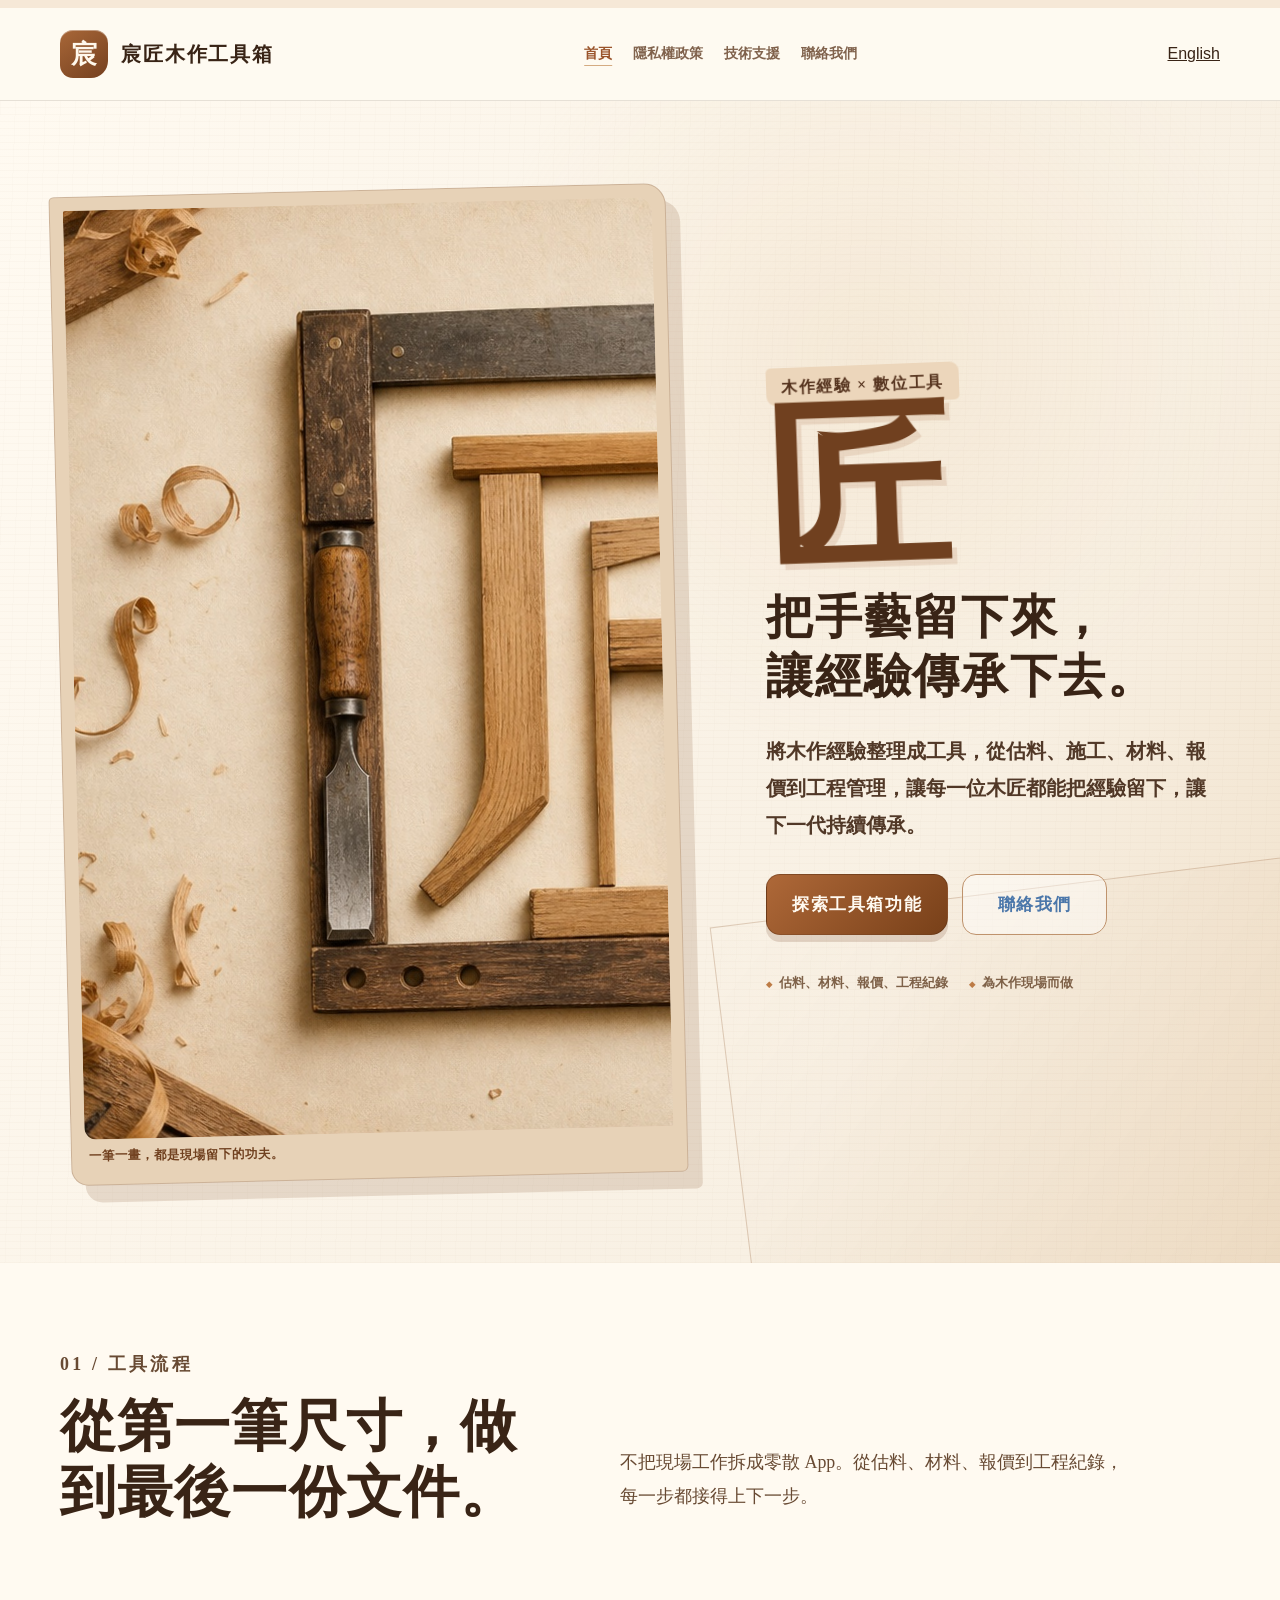
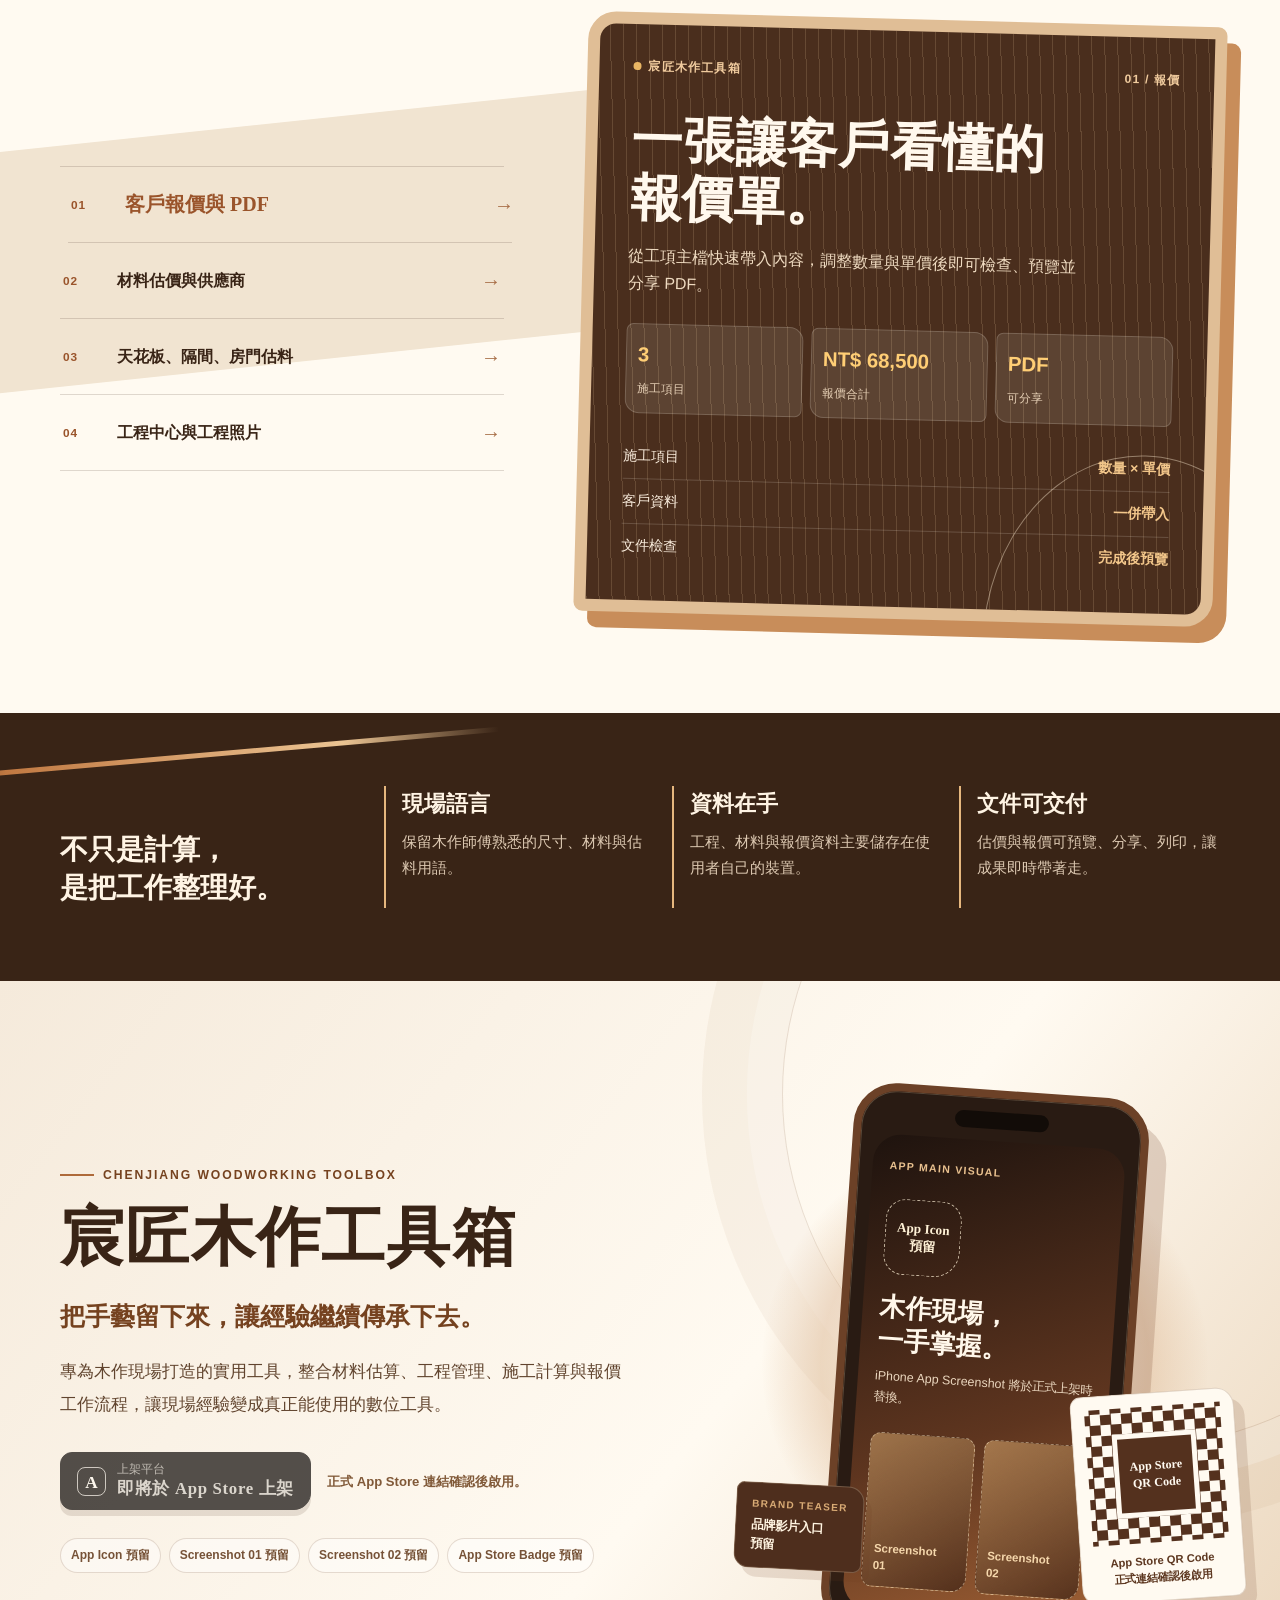
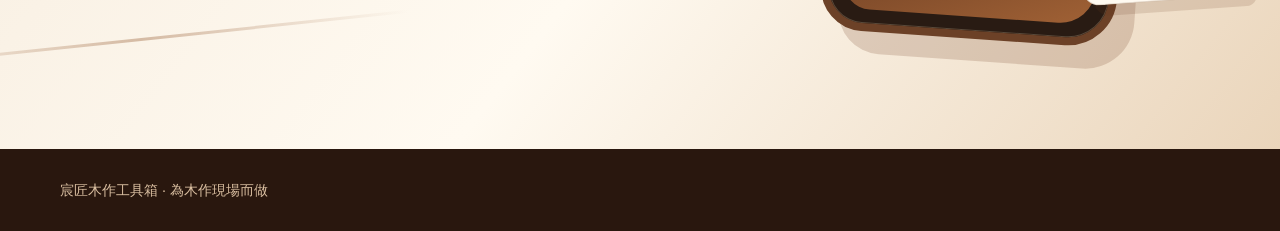
==== index.html @ 8cfe247f "deploy: publish audited website updates" ====
<!doctype html>
<html lang="zh-Hant">
<head>
  <meta charset="utf-8">
  <meta name="viewport" content="width=device-width, initial-scale=1">
  <!-- Google tag (gtag.js) -->
  <script async src="https://www.googletagmanager.com/gtag/js?id=G-WEFZS9KFG8"></script>
  <script>
    window.dataLayer = window.dataLayer || [];
    function gtag(){dataLayer.push(arguments);}
    gtag('js', new Date());

    gtag('config', 'G-WEFZS9KFG8');
  </script>
  <title>宸匠木作工具箱｜把手藝留下來</title>
  <meta name="description" content="宸匠木作工具箱整合木作現場的材料估算、工程管理、施工計算與報價工作流程，讓經驗成為真正能使用的數位工具。">
  <link rel="canonical" href="https://chenjiangstudio.github.io/chenjiang-website/">
  <link rel="alternate" hreflang="zh-Hant" href="https://chenjiangstudio.github.io/chenjiang-website/">
  <link rel="alternate" hreflang="en" href="https://chenjiangstudio.github.io/chenjiang-website/en/">
  <link rel="alternate" hreflang="x-default" href="https://chenjiangstudio.github.io/chenjiang-website/">
  <meta property="og:type" content="website">
  <meta property="og:locale" content="zh_TW">
  <meta property="og:title" content="宸匠木作工具箱｜把手藝留下來">
  <meta property="og:description" content="專為木作現場打造的材料估算、工程管理、施工計算與報價工具。">
  <meta property="og:url" content="https://chenjiangstudio.github.io/chenjiang-website/">
  <meta property="og:image" content="https://chenjiangstudio.github.io/chenjiang-website/assets/hero-craftsman-character.png">
  <meta name="twitter:card" content="summary_large_image">
  <meta name="twitter:title" content="宸匠木作工具箱｜把手藝留下來">
  <meta name="twitter:description" content="專為木作現場打造的材料估算、工程管理、施工計算與報價工具。">
  <meta name="twitter:image" content="https://chenjiangstudio.github.io/chenjiang-website/assets/hero-craftsman-character.png">
  <link rel="icon" href="favicon.ico">
  <script type="application/ld+json">{"@context":"https://schema.org","@type":"Organization","name":"宸匠木作工具箱","url":"https://chenjiangstudio.github.io/chenjiang-website/","logo":"https://chenjiangstudio.github.io/chenjiang-website/favicon.ico"}</script>
  <link rel="stylesheet" href="styles.css">
  <style>
    :root {
      --paper: #f8f2e7;
      --paper-deep: #eee0cb;
      --ink: #392416;
      --ink-soft: #6c4a32;
      --wood: #9a542b;
      --wood-deep: #70401f;
      --blueprint: #9c8068;
      --cream: #fffaf1;
      --line: rgba(57, 36, 22, .16);
    }

    * { box-sizing: border-box; }
    html { scroll-behavior: smooth; }
    body { color: var(--ink); background: var(--paper); font-family: "PingFang TC", "Noto Sans TC", "Avenir Next", sans-serif; }
    .shell { width: min(1160px, calc(100% - 44px)); }
    .site-header { position: relative; z-index: 10; color: var(--ink); background: rgba(255, 251, 243, .93); border-top: 8px solid #f6e8d7; border-bottom: 1px solid rgba(57,36,22,.12); }
    .nav { min-height: 92px; }
    .brand { display: inline-flex; align-items: center; gap: 13px; color: var(--ink); font-family: "Songti TC", "STSong", "Noto Serif TC", serif; font-size: 1.28rem; font-weight: 900; letter-spacing: .09em; text-decoration: none; }
    .brand::before { content: "宸"; display: grid; width: 48px; height: 48px; place-items: center; color: #fff8ec; background: linear-gradient(145deg, #a86738, #75401f); border-radius: 13px 13px 17px 13px; box-shadow: inset 0 1px rgba(255,255,255,.38); font-family: "DFKai-SB", "BiauKai", "STKaiti", serif; font-size: 1.65rem; letter-spacing: 0; }
    .nav-links { gap: 21px; }
    .nav-links a { color: var(--ink-soft); font-size: .88rem; font-weight: 800; text-decoration: none; }
    .nav-links a:hover, .nav-links a[aria-current="page"] { color: var(--wood); text-decoration: underline; text-decoration-color: #d4ab82; text-underline-offset: 7px; }

    .hero { position: relative; padding: 89px 0 84px; overflow: hidden; color: var(--ink); background: radial-gradient(circle at 68% 22%, rgba(231,205,169,.26), transparent 25rem), linear-gradient(116deg, #fffaf1 0%, #f8f0e3 71%, #f0e0c9 100%); }
    .hero::before { content: ""; position: absolute; inset: 0; opacity: .26; pointer-events: none; background-image: repeating-linear-gradient(0deg, rgba(105,68,40,.08) 0 1px, transparent 1px 7px), repeating-linear-gradient(92deg, rgba(105,68,40,.05) 0 1px, transparent 1px 15px); mix-blend-mode: multiply; }
    .hero::after { content: ""; position: absolute; z-index: 0; right: -20vw; bottom: -10rem; width: 62vw; height: 34rem; transform: rotate(-7deg); border: 1px solid rgba(141,93,54,.24); background: linear-gradient(135deg, transparent, rgba(189,139,93,.1)); }
    .hero-grid { position: relative; z-index: 1; display: grid; grid-template-columns: minmax(0, .96fr) minmax(390px, .81fr); gap: clamp(38px, 7vw, 94px); align-items: center; }
    .kicker { display: inline-block; margin: 0 0 20px; padding: 6px 15px 5px; color: #56341f; background: #ecd6bb; border-radius: 5px 9px 5px 10px; font-family: "DFKai-SB", "BiauKai", "STKaiti", serif; font-size: 1rem; font-weight: 800; letter-spacing: .1em; transform: rotate(-2.2deg); }
    h1, h2, h3 { color: var(--ink); font-family: "DFKai-SB", "BiauKai", "STKaiti", "Songti TC", "Noto Serif TC", serif; }
    h1 { max-width: 720px; margin: 0; font-size: clamp(3rem, 6.4vw, 5.75rem); font-weight: 900; letter-spacing: .025em; line-height: 1.16; text-shadow: .02em .025em 0 rgba(154,84,43,.11); }
    .brush { position: relative; z-index: 0; display: inline; }
    .brush::after { content: ""; position: absolute; z-index: -1; left: -.10em; right: -.08em; bottom: -.06em; height: .2em; transform: rotate(-1.6deg) skewX(-18deg); border-radius: 50% 10% 45% 15%; background: linear-gradient(90deg, var(--wood), #c27a45 74%, transparent); opacity: .85; }
    .hero .lead { max-width: 625px; margin: 35px 0 0; color: #513827; font-family: "Songti TC", "STSong", "Noto Serif TC", serif; font-size: clamp(1.03rem, 1.6vw, 1.23rem); font-weight: 600; line-height: 1.9; }
    .hero-actions { display: flex; flex-wrap: wrap; gap: 14px; margin-top: 29px; }
    .app-store-launch { display: grid; gap: 10px; max-width: 430px; margin-top: 22px; }
    .app-store-launch[hidden] { display: none; }
    .app-store-launch__announcement { margin: 0; color: #70401f; font-family: "Songti TC", "STSong", serif; font-size: .95rem; font-weight: 800; line-height: 1.6; }
    .app-store-launch__button { display: inline-flex; align-items: center; justify-content: center; width: fit-content; min-height: 50px; padding: 12px 20px; color: #fffaf1; background: #1d1d1f; border: 1px solid rgba(29,29,31,.45); border-radius: 12px 12px 15px 12px; box-shadow: 0 5px 0 rgba(57,36,22,.15); font-family: "Songti TC", "STSong", serif; font-weight: 800; letter-spacing: .04em; text-decoration: none; transition: transform .2s ease, box-shadow .2s ease; }
    .app-store-launch__button:hover { transform: translateY(2px); box-shadow: 0 3px 0 rgba(57,36,22,.15); }
    .button { margin: 0; padding: 15px 25px; color: #fffaf1; background: linear-gradient(135deg, #ae6838, #784019); border: 1px solid rgba(67,35,15,.3); border-radius: 14px 14px 17px 14px; box-shadow: 0 7px 0 rgba(105,58,25,.17); font-family: "Songti TC", "STSong", serif; font-size: 1.08rem; font-weight: 800; letter-spacing: .09em; transition: transform .2s ease, box-shadow .2s ease; }
    .button:hover { transform: translateY(3px); box-shadow: 0 4px 0 rgba(105,58,25,.17); }
    .text-link { display: inline-flex; align-items: center; justify-content: center; min-width: 145px; padding: 13px 20px; color: #4b77aa; background: rgba(255,255,255,.42); border: 1px solid #bf936d; border-radius: 14px 14px 17px 14px; font-family: "Songti TC", "STSong", serif; font-size: 1.08rem; font-weight: 800; letter-spacing: .08em; text-decoration: none; }
    .text-link::after { content: ""; }
    .text-link:hover { color: #2e649d; background: #fffaf2; }
    .hero-meta { display: flex; flex-wrap: wrap; gap: 10px 21px; margin: 37px 0 0; padding: 0; color: #7e6148; list-style: none; font-size: .82rem; font-weight: 700; }
    .hero-meta li::before { content: "◆"; margin-right: 7px; color: #bd7b45; font-size: .64em; }

    .craft-visual { position: relative; min-height: 492px; isolation: isolate; }
    .blueprint { position: absolute; inset: 12px 0 20px 8%; overflow: hidden; border: 1px solid rgba(154,111,78,.25); border-radius: 38px 38px 10px 38px; background: linear-gradient(90deg, rgba(255,252,245,.9), rgba(242,227,207,.75)); box-shadow: 0 18px 35px rgba(80,47,26,.12); }
    .blueprint::before { content: ""; position: absolute; inset: 0; opacity: .53; background-image: linear-gradient(rgba(134,96,65,.13) 1px, transparent 1px), linear-gradient(90deg, rgba(134,96,65,.13) 1px, transparent 1px); background-size: 31px 31px; }
    .blueprint::after { content: ""; position: absolute; left: 12%; top: 11%; width: 59%; height: 72%; border: 1.5px solid rgba(125,87,58,.35); box-shadow: 69px 0 0 -68px rgba(125,87,58,.35), 0 129px 0 -128px rgba(125,87,58,.35); transform: perspective(300px) rotateY(-8deg); }
    .blueprint-label { position: absolute; z-index: 1; left: 10%; top: 10%; color: rgba(98,65,40,.6); font-size: .7rem; font-weight: 900; letter-spacing: .16em; }
    .blueprint-measure { position: absolute; z-index: 1; right: 9%; top: 19%; color: rgba(120,78,47,.57); font-family: "Songti TC", serif; font-size: .8rem; transform: rotate(90deg); }
    .bench { position: absolute; z-index: 2; right: -2%; bottom: 1%; width: 84%; height: 52%; transform: rotate(-4deg); border-radius: 42% 9% 20% 14%; background: linear-gradient(156deg, #684022 0%, #9a6235 38%, #bb7a44 60%, #61391f 100%); box-shadow: inset 0 10px 16px rgba(255,211,158,.26), 0 22px 27px rgba(60,35,18,.2); }
    .bench::before { content: ""; position: absolute; left: 6%; right: 3%; top: 29%; height: 3px; background: rgba(49,27,13,.34); box-shadow: 0 13px rgba(250,198,133,.18), 0 26px rgba(49,27,13,.24); }
    .plane { position: absolute; z-index: 3; right: 13%; bottom: 23%; width: 45%; height: 31%; transform: rotate(15deg); border-radius: 45% 13% 19% 42%; background: linear-gradient(135deg, #d7a46a, #8a4d24 52%, #573219); box-shadow: inset 13px 7px 10px rgba(255,231,189,.32), -9px 10px 11px rgba(48,25,10,.27); }
    .plane::before { content: ""; position: absolute; left: 9%; bottom: 16%; width: 42%; height: 39%; transform: rotate(6deg); border: 13px solid #432817; border-radius: 50%; box-shadow: inset 2px 3px 2px rgba(255,239,208,.19); }
    .plane::after { content: ""; position: absolute; right: 5%; bottom: 2%; width: 23%; height: 22%; border: 10px solid #432817; border-radius: 50%; }
    .mallet { position: absolute; z-index: 4; left: 22%; bottom: 18%; width: 46%; height: 7%; transform: rotate(-22deg); border-radius: 20px; background: linear-gradient(#a96a36, #603719); box-shadow: 0 5px 7px rgba(48,25,10,.24); }
    .mallet::before { content: ""; position: absolute; left: 2%; top: -130%; width: 27%; height: 310%; border-radius: 16px 27px 18px 15px; background: linear-gradient(90deg, #492916, #9c5c2b, #4b2b18); }
    .hero-stamp { position: absolute; z-index: 5; left: 1%; bottom: 7%; padding: 11px 15px; color: #fff8ec; background: var(--wood); border: 2px solid rgba(255,248,236,.9); border-radius: 7px; box-shadow: 3px 3px 0 rgba(76,41,20,.16); font-family: "Songti TC", serif; font-size: .79rem; font-weight: 900; letter-spacing: .12em; transform: rotate(4deg); }

    .intro { padding: 84px 0 40px; background: var(--cream); }
    .intro-grid { display: grid; grid-template-columns: 1fr 1.25fr; gap: 80px; align-items: end; }
    .section-tag { margin: 0; color: var(--wood); font-size: .75rem; font-weight: 900; letter-spacing: .18em; }
    .intro h2 { max-width: 570px; margin: 13px 0 0; font-size: clamp(2.3rem, 4.4vw, 4.5rem); line-height: 1.16; letter-spacing: .02em; }
    .intro p { max-width: 510px; margin: 0 0 12px; color: #684a33; font-family: "Songti TC", serif; font-size: 1.12rem; line-height: 1.9; }

    .showcase { position: relative; padding: 54px 0 94px; overflow: hidden; background: var(--cream); }
    .showcase::before { content: ""; position: absolute; top: 22%; left: -14vw; width: 63vw; height: 15rem; transform: rotate(-6deg); background: #f1e4d1; }
    .showcase-wrap { position: relative; display: grid; grid-template-columns: .82fr 1.18fr; gap: clamp(35px, 6vw, 82px); align-items: center; }
    .feature-tabs { position: relative; display: grid; border-top: 1px solid var(--line); }
    .feature-tab { width: 100%; min-height: 76px; padding: 14px 3px; display: grid; grid-template-columns: 41px 1fr auto; gap: 13px; align-items: center; color: var(--ink); background: transparent; border: 0; border-bottom: 1px solid var(--line); border-radius: 0; font: inherit; font-weight: 800; text-align: left; cursor: pointer; transition: transform .2s ease, color .2s ease; }
    .feature-tab::before { content: attr(data-number); color: var(--wood); font-size: .74rem; font-weight: 900; letter-spacing: .07em; }
    .feature-tab > span { line-height: 1.35; }
    .feature-tab > b { color: #a76d46; font-size: 1.25rem; transition: transform .2s ease; }
    .feature-tab:hover, .feature-tab[aria-selected="true"] { color: var(--wood); transform: translateX(8px); }
    .feature-tab[aria-selected="true"] > span { font-family: "DFKai-SB", "BiauKai", "STKaiti", serif; font-size: 1.25rem; }
    .feature-tab:hover > b, .feature-tab[aria-selected="true"] > b { transform: translateX(5px); }

    .tool-screen { position: relative; min-height: 495px; padding: 32px 34px; overflow: hidden; color: #fdf5e8; background: #4a2e1d; border: 12px solid #e0be96; border-radius: 28px 9px 28px 9px; box-shadow: 14px 16px 0 #c88d5a; transform: rotate(1.5deg); }
    .tool-screen > * { position: relative; z-index: 1; }
    .tool-screen::before { content: ""; position: absolute; inset: 0; opacity: .18; background-image: repeating-linear-gradient(87deg, #e7c599 0 1px, transparent 1px 13px); }
    .tool-screen::after { content: ""; position: absolute; right: -16%; bottom: -39%; width: 51%; height: 66%; border: 1px solid rgba(255,238,212,.42); border-radius: 50%; }
    .screen-top { display: flex; justify-content: space-between; align-items: center; margin-bottom: 35px; color: #f0cb9e; font-size: .75rem; font-weight: 800; letter-spacing: .1em; }
    .screen-dot { display: inline-block; width: 8px; height: 8px; margin-right: 7px; border-radius: 50%; background: #e9b664; }
    .screen-title { max-width: 460px; margin: 0; color: #fff8ed; font-size: clamp(2rem, 4vw, 3.45rem); line-height: 1.12; letter-spacing: .015em; }
    .screen-description { min-height: 55px; max-width: 450px; margin: 16px 0 26px; color: #efdbc1; }
    .screen-stats { display: grid; grid-template-columns: repeat(3, 1fr); gap: 8px; }
    .stat { min-height: 90px; padding: 13px 11px; background: rgba(255,248,237,.1); border: 1px solid rgba(255,248,237,.18); border-radius: 7px 14px 7px 14px; }
    .stat b { display: block; color: #ffce75; font-size: clamp(1rem, 2vw, 1.27rem); }
    .stat small { display: block; margin-top: 6px; color: #e5cfb5; font-size: .73rem; }
    .screen-list { margin: 21px 0 0; padding: 0; list-style: none; }
    .screen-list li { display: flex; justify-content: space-between; gap: 16px; padding: 10px 0; border-bottom: 1px solid rgba(255,248,237,.17); color: #f9ecdc; font-size: .88rem; }
    .screen-list li:last-child { border: 0; }
    .screen-list b { color: #f3c78b; text-align: right; }

    .promise { position: relative; padding: 73px 0; overflow: hidden; background: #392416; }
    .promise::before { content: ""; position: absolute; left: -8%; top: 15%; width: 47%; height: 5px; transform: rotate(-5deg); background: linear-gradient(90deg, transparent, #c17942 18%, #ebc493 74%, transparent); }
    .promise-grid { position: relative; display: grid; grid-template-columns: 1.14fr repeat(3, 1fr); gap: 27px; align-items: end; }
    .promise-lead { color: #fff4e4; font-family: "DFKai-SB", "BiauKai", "STKaiti", serif; font-size: 1.78rem; font-weight: 900; line-height: 1.35; }
    .promise-item { min-height: 122px; padding-left: 16px; border-left: 2px solid #e6b77e; }
    .promise-item strong { color: #fff4e4; font-family: "Songti TC", "STSong", serif; font-size: 1.35rem; }
    .promise-item p { margin: 8px 0 0; color: #ddc9b2; font-size: .91rem; line-height: 1.75; }
    .site-footer { padding: 29px 0; color: #d9bea0; background: #29170e; }

    .app-promo { position: relative; padding: 104px 0; overflow: hidden; background: linear-gradient(128deg, #f5eadb, #fffaf1 56%, #ead5bb); }
    .app-promo::before { content: ""; position: absolute; right: -13rem; top: -15rem; width: 44rem; height: 44rem; border: 1px solid rgba(111,65,32,.15); border-radius: 50%; box-shadow: 0 0 0 2.2rem rgba(255,255,255,.2), 0 0 0 5rem rgba(159,101,55,.06); }
    .app-promo::after { content: ""; position: absolute; left: -10%; bottom: 14%; width: 42%; height: 3px; transform: rotate(-6deg); background: linear-gradient(90deg, transparent, rgba(142,80,36,.35), transparent); }
    .app-promo-grid { position: relative; z-index: 1; display: grid; grid-template-columns: minmax(0, 1fr) minmax(340px, .8fr); gap: clamp(42px, 8vw, 112px); align-items: center; }
    .app-promo-copy { max-width: 610px; }
    .app-promo-eyebrow { display: inline-flex; gap: 9px; align-items: center; margin: 0 0 17px; color: #75421f; font-size: .76rem; font-weight: 900; letter-spacing: .16em; }
    .app-promo-eyebrow::before { content: ""; width: 34px; height: 2px; background: #ae6a3a; }
    .app-promo h2 { max-width: 600px; margin: 0; font-size: clamp(2.6rem, 5vw, 4.75rem); line-height: 1.13; letter-spacing: .02em; }
    .app-promo-subtitle { margin: 22px 0 0; color: #75421f; font-family: "Songti TC", "STSong", serif; font-size: clamp(1.18rem, 2.1vw, 1.55rem); font-weight: 800; line-height: 1.6; }
    .app-promo-description { max-width: 565px; margin: 20px 0 0; color: #61442e; font-family: "Songti TC", "STSong", serif; font-size: 1.04rem; line-height: 1.95; }
    .app-promo-actions { display: flex; flex-wrap: wrap; gap: 16px; align-items: center; margin-top: 31px; }
    .app-store-badge { display: inline-flex; min-width: 192px; min-height: 58px; align-items: center; gap: 11px; padding: 10px 16px; color: #fffaf1; background: #1f1b18; border: 1px solid #1f1b18; border-radius: 12px 12px 17px 12px; box-shadow: 0 6px 0 rgba(66,35,17,.16); font-family: "Songti TC", "STSong", serif; text-decoration: none; }
    .app-store-badge::before { content: "A"; display: grid; width: 27px; height: 27px; place-items: center; border: 1px solid rgba(255,250,241,.72); border-radius: 8px; font-family: Georgia, serif; font-size: 1.08rem; font-weight: 700; }
    .app-store-badge span { display: block; font-size: .73rem; line-height: 1.1; opacity: .8; }
    .app-store-badge strong { display: block; margin-top: 3px; font-size: 1.05rem; letter-spacing: .04em; }
    .app-store-badge[aria-disabled="true"] { cursor: not-allowed; opacity: .76; }
    .app-promo-status { margin: 0; color: #805938; font-size: .82rem; font-weight: 800; line-height: 1.6; }
    .app-promo-reserve { display: flex; flex-wrap: wrap; gap: 8px; margin: 28px 0 0; padding: 0; list-style: none; }
    .app-promo-reserve li { padding: 6px 10px; color: #765237; background: rgba(255,255,255,.45); border: 1px solid rgba(114,70,37,.18); border-radius: 99px; font-size: .75rem; font-weight: 800; }
    .app-promo-visual { position: relative; min-height: 560px; display: grid; place-items: center; }
    .app-promo-halo { position: absolute; width: min(95%, 450px); aspect-ratio: 1; border-radius: 50%; background: radial-gradient(circle, rgba(255,252,246,.95), rgba(220,181,143,.42) 52%, transparent 71%); }
    .app-promo-phone { position: relative; z-index: 1; width: min(296px, 70vw); padding: 14px; color: #fff7ea; background: #291b13; border: 8px solid #6c4127; border-radius: 43px 43px 49px 43px; box-shadow: 19px 22px 0 rgba(105,57,27,.19), inset 0 0 0 1px rgba(255,230,193,.22); transform: rotate(4deg); }
    .app-promo-phone::before { content: ""; display: block; width: 37%; height: 17px; margin: 0 auto 12px; border-radius: 99px; background: #120c08; }
    .app-promo-screen { min-height: 423px; padding: 23px 17px; overflow: hidden; border-radius: 28px 28px 35px 28px; background: linear-gradient(158deg, #1e130e, #5e351f 60%, #a06135); }
    .app-promo-screen small { display: block; color: #e9c18f; font-size: .66rem; font-weight: 900; letter-spacing: .12em; }
    .app-promo-icon-placeholder { display: grid; width: 76px; height: 76px; margin: 23px 0 18px; place-items: center; color: #fff2d7; border: 1px dashed rgba(255,242,215,.72); border-radius: 20px 20px 26px 20px; font-family: "Songti TC", serif; font-size: .83rem; font-weight: 900; text-align: center; line-height: 1.35; }
    .app-promo-screen h3 { margin: 0; color: #fff7ea; font-size: 1.62rem; line-height: 1.26; }
    .app-promo-screen p { margin: 9px 0 23px; color: #ead6be; font-size: .78rem; line-height: 1.7; }
    .app-screenshot-placeholders { display: grid; grid-template-columns: 1fr 1fr; gap: 9px; }
    .app-screenshot-placeholders span { min-height: 155px; padding: 13px 10px; display: flex; align-items: end; color: #f5d7ac; background: linear-gradient(150deg, rgba(239,191,126,.47), rgba(68,38,23,.78)); border: 1px dashed rgba(255,238,207,.48); border-radius: 11px 11px 16px 11px; font-size: .72rem; font-weight: 800; line-height: 1.4; }
    .app-qr-card { position: absolute; z-index: 2; right: max(-20px, -3vw); bottom: 44px; width: 164px; padding: 13px; color: #5d3720; background: #fffaf1; border: 1px solid rgba(105,61,29,.2); border-radius: 11px 18px 11px 17px; box-shadow: 10px 11px 0 rgba(105,57,27,.15); text-align: center; transform: rotate(-4deg); }
    .app-qr-card img { display: none; width: 100%; aspect-ratio: 1; object-fit: contain; background: #fff; }
    .app-qr-card[data-ready="true"] img { display: block; }
    .app-qr-placeholder { display: grid; aspect-ratio: 1; place-items: center; padding: 14px; background: repeating-conic-gradient(#54311e 0 25%, #fffaf1 0 50%) 50% / 21px 21px; }
    .app-qr-placeholder span { display: grid; width: 78%; height: 78%; place-items: center; padding: 8px; color: #fffaf1; background: #54311e; border: 5px solid #fffaf1; font-family: "Songti TC", serif; font-size: .76rem; font-weight: 900; line-height: 1.4; }
    .app-qr-card[data-ready="true"] .app-qr-placeholder { display: none; }
    .app-qr-card p { margin: 10px 0 0; font-size: .7rem; font-weight: 900; line-height: 1.55; }
    .app-teaser-reserve { position: absolute; z-index: 2; left: max(-15px, -2vw); bottom: 74px; max-width: 150px; padding: 13px 15px; color: #fff4e1; background: #4e2e1d; border: 1px solid rgba(255,235,202,.24); border-radius: 8px 16px 8px 15px; box-shadow: 8px 9px 0 rgba(104,56,28,.14); font-family: "Songti TC", serif; font-size: .78rem; font-weight: 800; line-height: 1.55; transform: rotate(3deg); }
    .app-teaser-reserve small { display: block; margin-bottom: 4px; color: #d9ab75; font-family: "PingFang TC", sans-serif; font-size: .63rem; font-weight: 900; letter-spacing: .13em; }

    @media (max-width: 870px) {
      .hero { padding: 65px 0 76px; }
      .hero-grid, .showcase-wrap { grid-template-columns: 1fr; }
      .hero-grid { gap: 44px; }
      .craft-visual { max-width: 610px; width: 100%; margin: 0 auto; }
      .intro-grid { grid-template-columns: 1fr; gap: 20px; }
      .promise-grid { grid-template-columns: 1fr 1fr; }
      .promise-lead { grid-column: 1 / -1; }
    }

    @media (max-width: 620px) {
      .shell { width: min(100% - 30px, 1160px); }
      .nav { min-height: 0; padding: 15px 0 19px; align-items: flex-start; }
      .brand { font-size: 1.06rem; }
      .brand::before { width: 41px; height: 41px; font-size: 1.4rem; }
      .nav-links { gap: 8px 14px; }
      .nav-links a { font-size: .76rem; }
      .hero { padding-top: 47px; }
      h1 { font-size: clamp(2.7rem, 13vw, 4.4rem); line-height: 1.2; }
      .hero .lead { margin-top: 28px; font-size: 1.03rem; }
      .hero-actions { gap: 11px; }
      .app-store-launch__button { width: 100%; }
      .button, .text-link { min-height: 54px; padding: 13px 17px; font-size: .98rem; }
      .craft-visual { min-height: 395px; }
      .blueprint { inset: 8px 0 15px 2%; }
      .tool-screen { min-height: 469px; padding: 25px 21px; border-width: 9px; box-shadow: 9px 10px 0 #c88d5a; }
      .screen-top { margin-bottom: 26px; }
      .screen-stats { gap: 5px; }
      .stat { padding: 10px 7px; }
      .promise { padding: 55px 0; }
      .promise-grid { grid-template-columns: 1fr; gap: 28px; }
      .promise-lead { grid-column: auto; }
    }

    /* 匠字 Hero：原創工具構字影像，搭配職人紙本質感。 */
    .hero-grid { grid-template-columns: minmax(0, 1.06fr) minmax(0, .78fr); gap: clamp(40px, 7vw, 94px); }
    .hero-copy { padding: 12px 0 22px; }
    .hero-mark { margin: 0 0 6px; color: var(--wood-deep); font-family: "DFKai-SB", "BiauKai", "STKaiti", "Songti TC", serif; font-size: clamp(7.2rem, 14.4vw, 12.3rem); font-weight: 900; line-height: .76; letter-spacing: .04em; text-shadow: .025em .03em 0 rgba(154,84,43,.14); transform: rotate(-2deg); transform-origin: left center; }
    .hero-statement { margin: 25px 0 0; color: var(--ink); font-family: "DFKai-SB", "BiauKai", "STKaiti", "Songti TC", serif; font-size: clamp(2rem, 3.7vw, 3.55rem); font-weight: 900; letter-spacing: .035em; line-height: 1.24; }
    .hero-copy .lead { max-width: 520px; margin-top: 27px; }
    .craft-visual { order: -1; min-height: 0; margin: 0; padding: 13px; transform: rotate(-1.35deg); background: #e7d2b7; border: 1px solid rgba(94,53,25,.2); border-radius: 5px 22px 6px 17px; box-shadow: 14px 17px 0 rgba(116,68,31,.16); }
    .craft-visual img { display: block; width: 100%; aspect-ratio: 1.04 / 1; object-fit: cover; object-position: left center; border-radius: 2px 15px 2px 12px; }
    .craft-visual figcaption { margin: 10px 4px 1px; color: #70401f; font-family: "Songti TC", "STSong", serif; font-size: .78rem; font-weight: 800; letter-spacing: .08em; transform: rotate(.8deg); }
    @media (max-width: 870px) { .hero-grid { grid-template-columns: 1fr; } .craft-visual { order: initial; max-width: 650px; margin: 0 auto; } .hero-mark { font-size: clamp(6.3rem, 27vw, 10rem); } }
    @media (max-width: 620px) { .hero-grid { gap: 38px; } .hero-copy { width: 100%; min-width: 0; padding: 0; } .hero-copy .lead { width: 100%; max-width: 100%; overflow-wrap: anywhere; word-break: break-all; } .hero-statement { margin-top: 21px; font-size: clamp(1.86rem, 9vw, 2.65rem); } .craft-visual { padding: 9px; box-shadow: 8px 10px 0 rgba(116,68,31,.15); } .craft-visual img { aspect-ratio: 1693 / 929; object-fit: contain; } }

    @media (max-width: 870px) { .app-promo { padding: 80px 0; } .app-promo-grid { grid-template-columns: 1fr; } .app-promo-visual { min-height: 520px; max-width: 520px; width: 100%; margin: 0 auto; } }
    @media (max-width: 620px) { .app-promo { padding: 67px 0; } .app-promo-actions { align-items: stretch; } .app-store-badge { width: 100%; justify-content: center; } .app-promo-visual { min-height: 492px; } .app-promo-phone { width: min(270px, 73vw); } .app-promo-screen { min-height: 385px; } .app-qr-card { right: 0; bottom: 27px; width: 146px; } .app-teaser-reserve { left: 0; bottom: 55px; max-width: 130px; padding: 11px; } }
  </style>
</head>
<body>
  <a class="skip-link" href="#main-content">跳到主要內容</a>
  <header class="site-header">
    <nav class="nav shell" aria-label="主要導覽">
      <a class="brand" href="index.html">宸匠木作工具箱</a>
      <div class="nav-links">
        <a aria-current="page" href="index.html">首頁</a>
        <a href="privacy.html">隱私權政策</a>
        <a href="support.html">技術支援</a>
        <a href="contact.html">聯絡我們</a>
      </div><a href="en/index.html">English</a>
    </nav>
  </header>

  <main id="main-content">
    <section class="hero">
      <div class="shell hero-grid">
        <div class="hero-copy">
          <p class="kicker">木作經驗 × 數位工具</p>
          <p class="hero-mark" aria-hidden="true">匠</p>
          <h1 class="sr-only">宸匠木作工具箱</h1>
          <p class="hero-statement">把手藝留下來，<br>讓經驗傳承下去。</p>
          <p class="lead">將木作經驗整理成工具，從估料、施工、材料、報價到工程管理，讓每一位木匠都能把經驗留下，讓下一代持續傳承。</p>
          <div class="hero-actions">
            <a class="button" href="#tools">探索工具箱功能</a>
            <a class="text-link" href="contact.html">聯絡我們</a>
          </div>
          <div class="app-store-launch" id="app-store-launch" hidden aria-live="polite"></div>
          <ul class="hero-meta">
            <li>估料、材料、報價、工程紀錄</li>
            <li>為木作現場而做</li>
          </ul>
        </div>

        <figure class="craft-visual" aria-label="工具排列成匠字的木作主視覺">
          <img src="assets/hero-craftsman-character.jpg" alt="由木工角尺、鑿刀、木板、鉛筆與捲尺排列成的匠字" width="1693" height="929" decoding="async" fetchpriority="high">
          <figcaption>一筆一畫，都是現場留下的功夫。</figcaption>
        </figure>
      </div>
    </section>

    <section class="intro">
      <div class="shell intro-grid">
        <div>
          <p class="section-tag">01 / 工具流程</p>
          <h2>從第一筆尺寸，做到最後一份文件。</h2>
        </div>
        <p>不把現場工作拆成零散 App。從估料、材料、報價到工程紀錄，每一步都接得上下一步。</p>
      </div>
    </section>

    <section class="showcase" id="tools">
      <div class="shell showcase-wrap">
        <div class="feature-tabs" role="tablist" aria-label="工具功能展示">
          <button class="feature-tab" type="button" role="tab" aria-selected="true" data-feature="quote" data-number="01"><span>客戶報價與 PDF</span><b>→</b></button>
          <button class="feature-tab" type="button" role="tab" aria-selected="false" data-feature="material" data-number="02"><span>材料估價與供應商</span><b>→</b></button>
          <button class="feature-tab" type="button" role="tab" aria-selected="false" data-feature="calculate" data-number="03"><span>天花板、隔間、房門估料</span><b>→</b></button>
          <button class="feature-tab" type="button" role="tab" aria-selected="false" data-feature="project" data-number="04"><span>工程中心與工程照片</span><b>→</b></button>
        </div>

        <section class="tool-screen" aria-live="polite" aria-label="功能展示畫面">
          <div class="screen-top"><span><i class="screen-dot"></i>宸匠木作工具箱</span><span id="screen-step">01 / 報價</span></div>
          <h3 class="screen-title" id="screen-title">一張讓客戶看懂的報價單。</h3>
          <p class="screen-description" id="screen-description">從工項主檔快速帶入內容，調整數量與單價後即可檢查、預覽並分享 PDF。</p>
          <div class="screen-stats" id="screen-stats"></div>
          <ul class="screen-list" id="screen-list"></ul>
        </section>
      </div>
    </section>

    <section class="promise">
      <div class="shell promise-grid">
        <div class="promise-lead">不只是計算，<br>是把工作整理好。</div>
        <div class="promise-item"><strong>現場語言</strong><p>保留木作師傅熟悉的尺寸、材料與估料用語。</p></div>
        <div class="promise-item"><strong>資料在手</strong><p>工程、材料與報價資料主要儲存在使用者自己的裝置。</p></div>
        <div class="promise-item"><strong>文件可交付</strong><p>估價與報價可預覽、分享、列印，讓成果即時帶著走。</p></div>
      </div>
    </section>

    <section class="app-promo" id="app-download" aria-labelledby="app-promo-title">
      <div class="shell app-promo-grid">
        <div class="app-promo-copy">
          <p class="app-promo-eyebrow">CHENJIANG WOODWORKING TOOLBOX</p>
          <h2 id="app-promo-title">宸匠木作工具箱</h2>
          <p class="app-promo-subtitle">把手藝留下來，讓經驗繼續傳承下去。</p>
          <p class="app-promo-description">專為木作現場打造的實用工具，整合材料估算、工程管理、施工計算與報價工作流程，讓現場經驗變成真正能使用的數位工具。</p>
          <div class="app-promo-actions">
            <span class="app-store-badge" id="app-promo-store-badge" aria-disabled="true">
              <span><span>上架平台</span><strong>即將於 App Store 上架</strong></span>
            </span>
            <p class="app-promo-status" id="app-promo-status">正式 App Store 連結確認後啟用。</p>
          </div>
          <ul class="app-promo-reserve" aria-label="App 素材預留狀態">
            <li>App Icon 預留</li>
            <li>Screenshot 01 預留</li>
            <li>Screenshot 02 預留</li>
            <li>App Store Badge 預留</li>
          </ul>
        </div>
        <div class="app-promo-visual" aria-label="App 主視覺與下載資訊預留區">
          <div class="app-promo-halo" aria-hidden="true"></div>
          <div class="app-promo-phone" aria-label="App 主視覺預留">
            <div class="app-promo-screen">
              <small>APP MAIN VISUAL</small>
              <div class="app-promo-icon-placeholder">App Icon<br>預留</div>
              <h3>木作現場，<br>一手掌握。</h3>
              <p>iPhone App Screenshot 將於正式上架時替換。</p>
              <div class="app-screenshot-placeholders" aria-hidden="true"><span>Screenshot<br>01</span><span>Screenshot<br>02</span></div>
            </div>
          </div>
          <div class="app-qr-card" id="app-promo-qr" data-ready="false">
            <img id="app-promo-qr-image" alt="宸匠木作工具箱 App Store QR Code">
            <div class="app-qr-placeholder"><span>App Store<br>QR Code</span></div>
            <p id="app-promo-qr-label">App Store QR Code<br>正式連結確認後啟用</p>
          </div>
          <div class="app-teaser-reserve" aria-label="未來品牌影片入口預留"><small>BRAND TEASER</small>品牌影片入口<br>預留</div>
        </div>
      </div>
    </section>
  </main>

  <footer class="site-footer"><div class="shell"><p>宸匠木作工具箱 · 為木作現場而做</p></div></footer>

  <script src="app-store-config.js"></script>
  <script src="analytics.js"></script>
  <script>
    const features = {
      quote: {
        step: '01 / 報價',
        title: '一張讓客戶看懂的報價單。',
        description: '從工項主檔快速帶入內容，調整數量與單價後即可檢查、預覽並分享 PDF。',
        stats: [['3', '施工項目'], ['NT$ 68,500', '報價合計'], ['PDF', '可分享']],
        rows: [['施工項目', '數量 × 單價'], ['客戶資料', '一併帶入'], ['文件檢查', '完成後預覽']]
      },
      material: {
        step: '02 / 材料',
        title: '每一筆材料，都留得住來源。',
        description: '材料估價單保留規格、數量、參考單價與供應商快照，採購時不必回頭翻找。',
        stats: [['12', '材料項目'], ['3', '供應商'], ['NT$ 31,240', '估價總計']],
        rows: [['木心板 4×8', '宏昌木材行'], ['9 分角材', '主要供應商'], ['價格資料', '建立時快照']]
      },
      calculate: {
        step: '03 / 估料',
        title: '尺寸輸入後，先把現場算清楚。',
        description: '天花板、隔間與房門工具，將板材、骨架與施工尺寸整理成可核對的結果。',
        stats: [['4', '板材規格'], ['2', '封板面向'], ['1', '完整估料結果']],
        rows: [['板材排版', '依尺寸收尾'], ['骨架配置', '承接板縫'], ['材料摘要', '片、支、盒']]
      },
      project: {
        step: '04 / 工程',
        title: '每個案子，都有完整的工作軌跡。',
        description: '集中工程、客戶與現場照片，讓估料、報價與施工紀錄跟著工程持續累積。',
        stats: [['8', '工程紀錄'], ['24', '現場照片'], ['1', '目前工程']],
        rows: [['工程照片', '拍照或相簿加入'], ['客戶資料', '集中管理'], ['工作文件', '隨工程保存']]
      }
    };

    const screenStep = document.querySelector('#screen-step');
    const screenTitle = document.querySelector('#screen-title');
    const screenDescription = document.querySelector('#screen-description');
    const screenStats = document.querySelector('#screen-stats');
    const screenList = document.querySelector('#screen-list');
    const appStoreLaunch = document.querySelector('#app-store-launch');
    const appPromoStoreBadge = document.querySelector('#app-promo-store-badge');
    const appPromoStatus = document.querySelector('#app-promo-status');
    const appPromoQr = document.querySelector('#app-promo-qr');
    const appPromoQrImage = document.querySelector('#app-promo-qr-image');
    const appPromoQrLabel = document.querySelector('#app-promo-qr-label');

    function renderAppStoreLaunch() {
      const config = window.APP_STORE_CONFIG || {};
      const appStoreUrl = typeof config.appStoreUrl === 'string' ? config.appStoreUrl.trim() : '';

      appStoreLaunch.replaceChildren();

      if (!config.appStoreAvailable || !appStoreUrl) {
        appStoreLaunch.hidden = true;
        return;
      }

      const announcement = document.createElement('p');
      announcement.className = 'app-store-launch__announcement';
      announcement.textContent = '宸匠木作工具箱現已於 App Store 上架';

      const link = document.createElement('a');
      link.className = 'app-store-launch__button';
      link.dataset.appStoreButton = 'true';
      link.href = appStoreUrl;
      link.target = '_blank';
      link.rel = 'noopener noreferrer';
      link.textContent = '在 App Store 下載';
      link.addEventListener('click', () => {
        if (typeof window.gtag === 'function') {
          window.gtag('event', 'app_store_click', {
            language: 'zh-Hant',
            placement: 'homepage',
            destination: 'app_store'
          });
        }
      });

      appStoreLaunch.append(announcement, link);
      appStoreLaunch.hidden = false;
    }

    function renderAppPromotion() {
      const config = window.APP_STORE_CONFIG || {};
      const appStoreUrl = typeof config.appStoreUrl === 'string' ? config.appStoreUrl.trim() : '';
      const appStoreQrImageUrl = typeof config.appStoreQrImageUrl === 'string' ? config.appStoreQrImageUrl.trim() : '';
      const isAvailable = Boolean(config.appStoreAvailable && appStoreUrl);

      if (isAvailable) {
        const link = document.createElement('a');
        link.className = appPromoStoreBadge.className;
        link.href = appStoreUrl;
        link.target = '_blank';
        link.rel = 'noopener noreferrer';
        link.innerHTML = '<span><span>下載平台</span><strong>App Store 下載</strong></span>';
        link.addEventListener('click', () => {
          if (typeof window.gtag === 'function') {
            window.gtag('event', 'app_store_click', { language: 'zh-Hant', placement: 'homepage_promo', destination: 'app_store' });
          }
        });
        appPromoStoreBadge.replaceWith(link);
        appPromoStatus.textContent = '正式 App Store 下載連結已啟用。';
      }

      if (appStoreQrImageUrl) {
        appPromoQrImage.src = appStoreQrImageUrl;
        appPromoQr.dataset.ready = 'true';
        appPromoQrLabel.textContent = '掃描 QR Code 前往 App Store';
      }
    }

    function renderFeature(key) {
      const feature = features[key];
      screenStep.textContent = feature.step;
      screenTitle.textContent = feature.title;
      screenDescription.textContent = feature.description;
      screenStats.innerHTML = feature.stats.map(([value, label]) => `<div class="stat"><b>${value}</b><small>${label}</small></div>`).join('');
      screenList.innerHTML = feature.rows.map(([label, value]) => `<li><span>${label}</span><b>${value}</b></li>`).join('');
    }

    document.querySelectorAll('.feature-tab').forEach((tab) => {
      tab.addEventListener('click', () => {
        document.querySelectorAll('.feature-tab').forEach((button) => button.setAttribute('aria-selected', 'false'));
        tab.setAttribute('aria-selected', 'true');
        renderFeature(tab.dataset.feature);
      });
    });

    renderFeature('quote');
    renderAppStoreLaunch();
    renderAppPromotion();
  </script>
  <script src="site-enhancements.js"></script>
</body>
</html>
---- styles.css ----
:root {
  --ink: #12211d;
  --paper: #f2eee3;
  --mist: #dce4db;
  --wood: #9b4e2e;
  --sun: #d8a840;
  --line: rgba(18, 33, 29, .16);
  --card: rgba(255,255,255,.66);
}
* { box-sizing: border-box; }
html { scroll-behavior: smooth; }
body { margin: 0; color: var(--ink); background: var(--paper); font-family: "Avenir Next", "PingFang TC", "Noto Sans TC", sans-serif; line-height: 1.7; }
a { color: inherit; }
.skip-link { position: fixed; top: 10px; left: 10px; z-index: 1000; padding: 10px 14px; color: #fff; background: var(--ink); border-radius: 6px; transform: translateY(-180%); transition: transform .18s ease; }
.skip-link:focus { transform: translateY(0); }
.sr-only { position: absolute !important; width: 1px !important; height: 1px !important; padding: 0 !important; margin: -1px !important; overflow: hidden !important; clip: rect(0, 0, 0, 0) !important; white-space: nowrap !important; border: 0 !important; }
:where(a, button, input, textarea, select):focus-visible { outline: 3px solid var(--sun); outline-offset: 3px; }
.shell { width: min(1120px, calc(100% - 40px)); margin: 0 auto; }
.site-header { background: var(--ink); color: #f8f2e5; border-bottom: 5px solid var(--sun); }
.nav { min-height: 76px; display: flex; align-items: center; justify-content: space-between; gap: 20px; }
.brand { max-width: 100%; font-family: "Iowan Old Style", "Palatino Linotype", "Noto Serif TC", serif; text-decoration: none; font-size: 1.25rem; font-weight: 800; letter-spacing: .08em; overflow-wrap: anywhere; }
.nav-links { display: flex; flex-wrap: wrap; justify-content: flex-end; gap: 18px; }
.nav-links a { display: inline-flex; min-height: 44px; align-items: center; text-decoration: none; font-size: .94rem; opacity: .86; }
.nav-links a:hover, .nav-links a[aria-current="page"] { color: #fff; opacity: 1; text-decoration: underline; text-underline-offset: 5px; }
.hero { padding: 82px 0 70px; background: radial-gradient(circle at 78% 15%, rgba(216,168,64,.35), transparent 24rem), linear-gradient(135deg, #1e3a31 0%, #12211d 66%); color: #faf6eb; overflow: hidden; }
.eyebrow { margin: 0 0 14px; color: #f2c968; font-size: .84rem; font-weight: 800; letter-spacing: .18em; }
h1, h2, h3 { font-family: "Iowan Old Style", "Palatino Linotype", "Noto Serif TC", serif; line-height: 1.18; }
h1 { max-width: 850px; margin: 0; font-size: clamp(2.7rem, 7vw, 5.7rem); letter-spacing: .02em; }
.hero .lead { max-width: 620px; margin: 28px 0 0; font-size: clamp(1.05rem, 2vw, 1.35rem); color: #e4ebdd; }
.button { display: inline-flex; margin-top: 28px; padding: 13px 20px; color: #fffdf6; background: var(--wood); border-radius: 999px; text-decoration: none; font-weight: 800; box-shadow: 0 7px 0 rgba(0,0,0,.18); }
.button:hover { transform: translateY(-1px); }
section { padding: 68px 0; }
.section-title { max-width: 700px; margin: 0 0 30px; font-size: clamp(2rem, 4vw, 3.2rem); }
.grid { display: grid; grid-template-columns: repeat(2, minmax(0, 1fr)); gap: 18px; }
.feature { min-height: 200px; padding: 27px; background: var(--card); border: 1px solid var(--line); border-radius: 8px 32px 8px 32px; box-shadow: 8px 8px 0 var(--mist); }
.feature .number { display:block; color: var(--wood); font-weight: 900; letter-spacing: .12em; }
.feature h3 { margin: 12px 0 8px; font-size: 1.5rem; }
.feature p { margin: 0; }
.statement { background: #d8dfd3; border-top: 1px solid var(--line); border-bottom: 1px solid var(--line); }
.statement blockquote { max-width: 850px; margin: 0; font-family: "Iowan Old Style", "Palatino Linotype", "Noto Serif TC", serif; font-size: clamp(1.7rem, 4vw, 3rem); line-height: 1.3; }
.page-hero { padding: 55px 0 44px; background: var(--mist); border-bottom: 1px solid var(--line); }
.page-hero h1 { font-size: clamp(2.5rem, 6vw, 4.5rem); color: var(--ink); }
.page-hero p { max-width: 720px; margin: 18px 0 0; font-size: 1.08rem; }
.prose { max-width: 820px; padding-bottom: 80px; }
.prose h2 { margin: 46px 0 12px; font-size: 1.8rem; }
.prose h3 { margin: 28px 0 8px; font-size: 1.25rem; }
.prose p, .prose li { font-size: 1rem; }
.prose ul { padding-left: 1.25em; }
.notice { padding: 20px; background: #fff7df; border-left: 5px solid var(--sun); border-radius: 5px; }
.contact-card { padding: 30px; background: #17342b; color: #fffaf0; border-radius: 8px 36px 8px 36px; }
.contact-card strong { color: #f6cc69; }
.site-footer { padding: 34px 0; color: #dce4db; background: var(--ink); font-size: .9rem; }
.site-footer p { margin: 0; }
@media (max-width: 650px) { .shell { width: min(100% - 30px, 1120px); } .nav { padding: 14px 0; align-items: flex-start; flex-direction: column; gap: 8px; } .brand { font-size: 1.08rem; letter-spacing: .04em; line-height: 1.45; } .nav-links { width: 100%; justify-content: flex-start; gap: 2px 14px; } .nav-links a { min-height: 44px; } .hero { padding: 58px 0 50px; } .grid { grid-template-columns: 1fr; } section { padding: 50px 0; } }
@media (prefers-reduced-motion: reduce) { html { scroll-behavior: auto; } *, *::before, *::after { scroll-behavior: auto !important; animation-duration: .01ms !important; animation-iteration-count: 1 !important; transition-duration: .01ms !important; } }
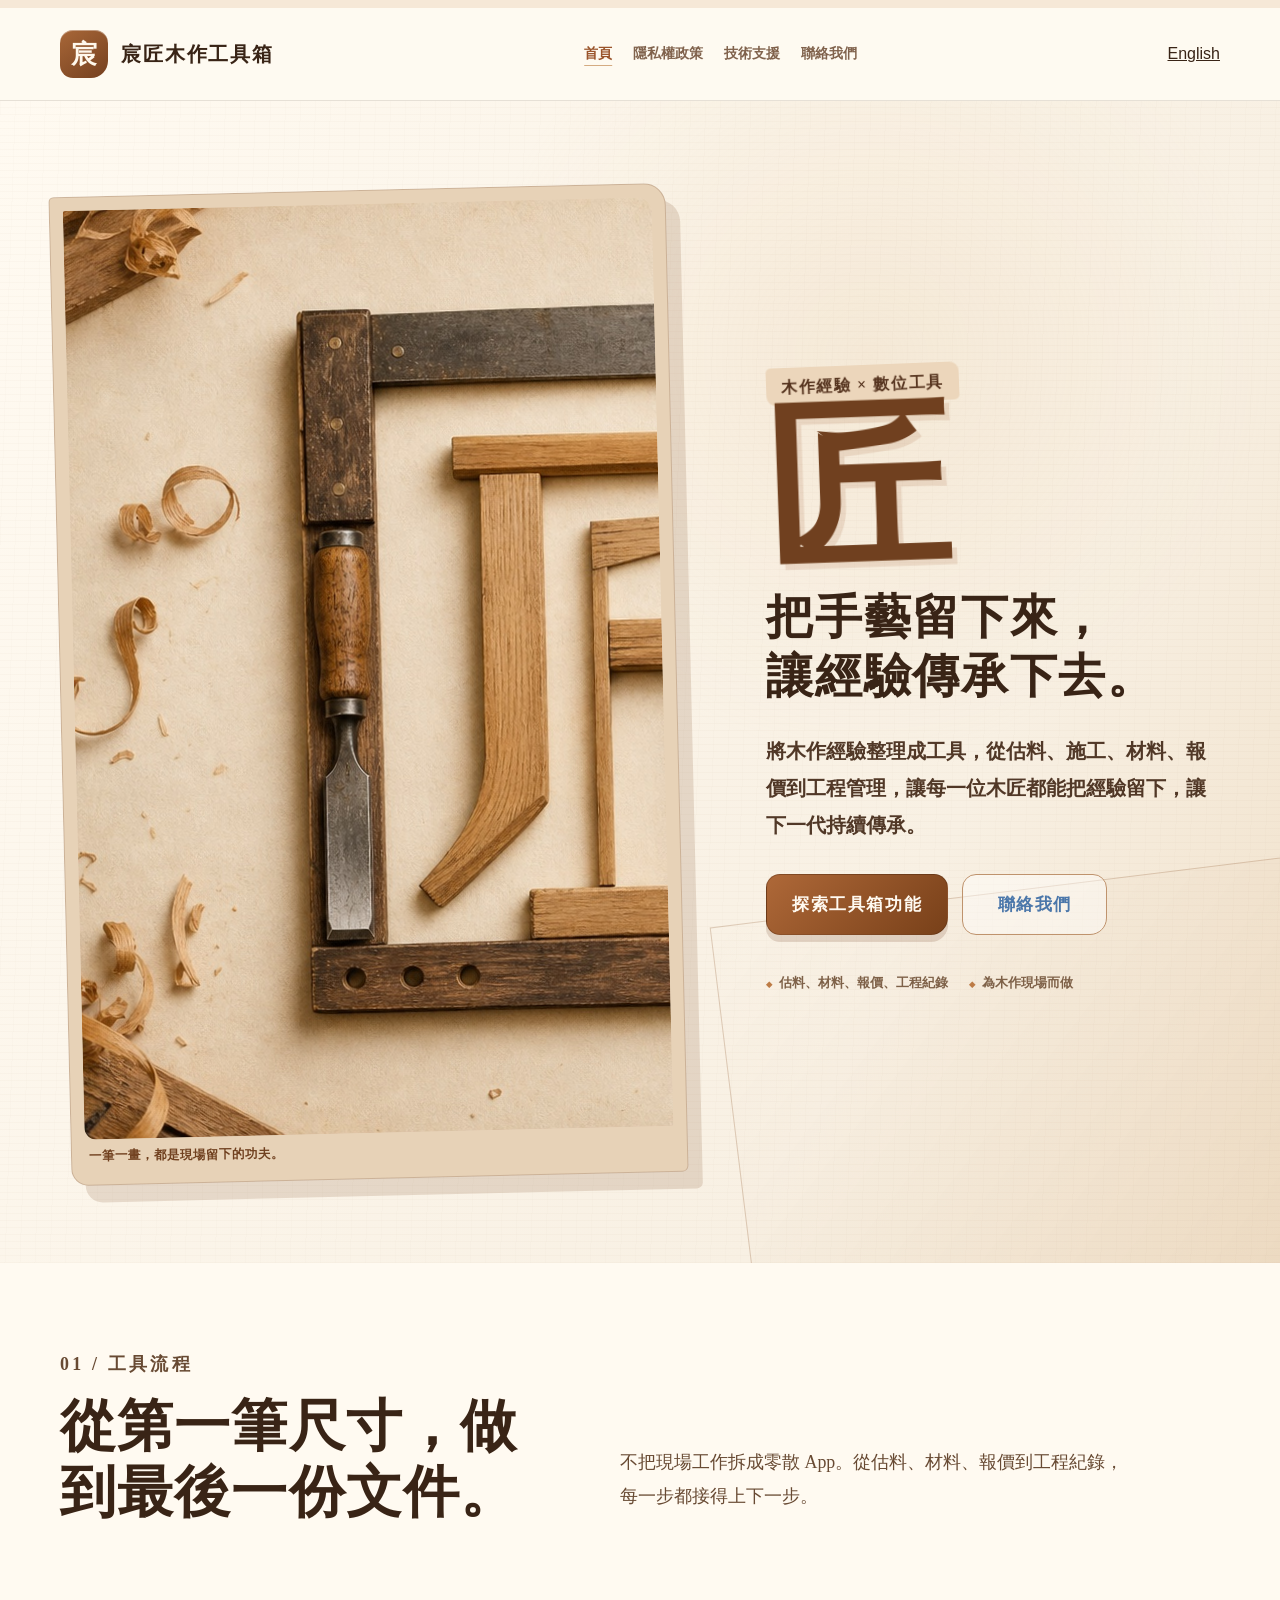
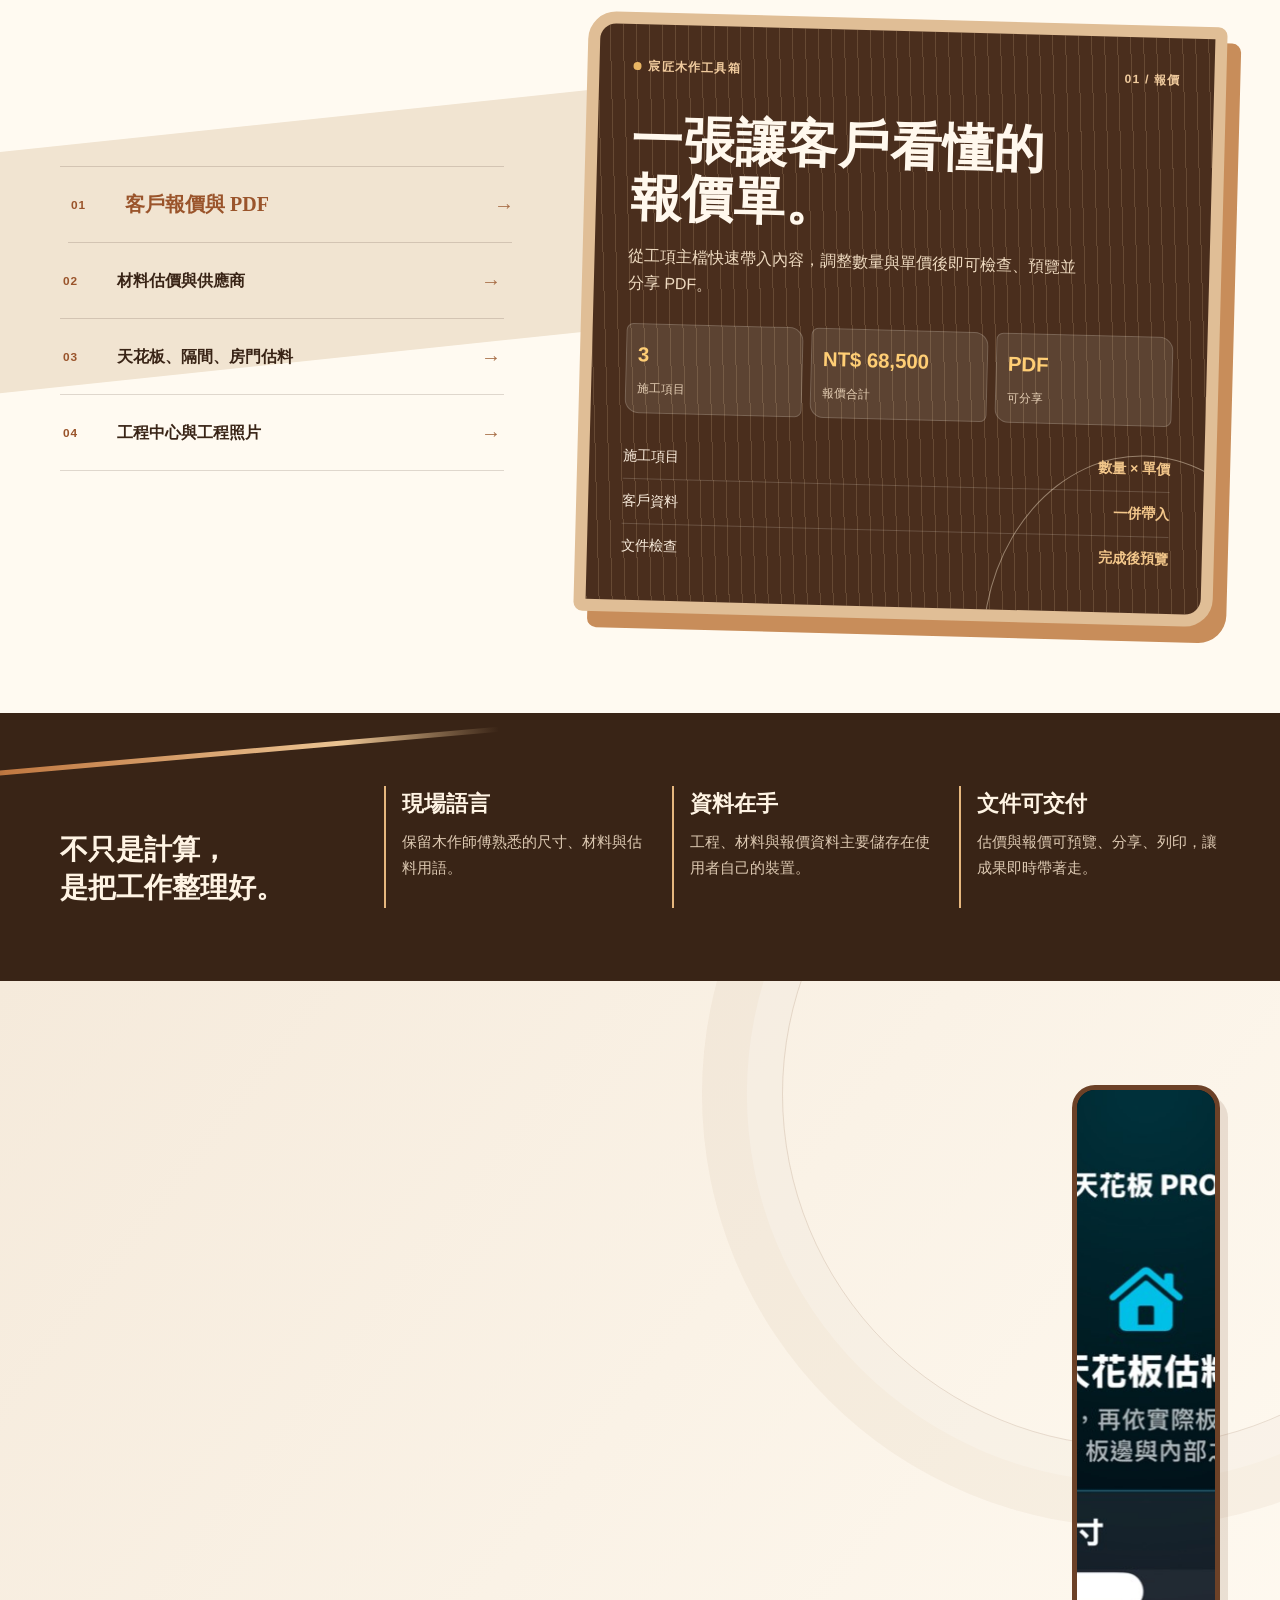
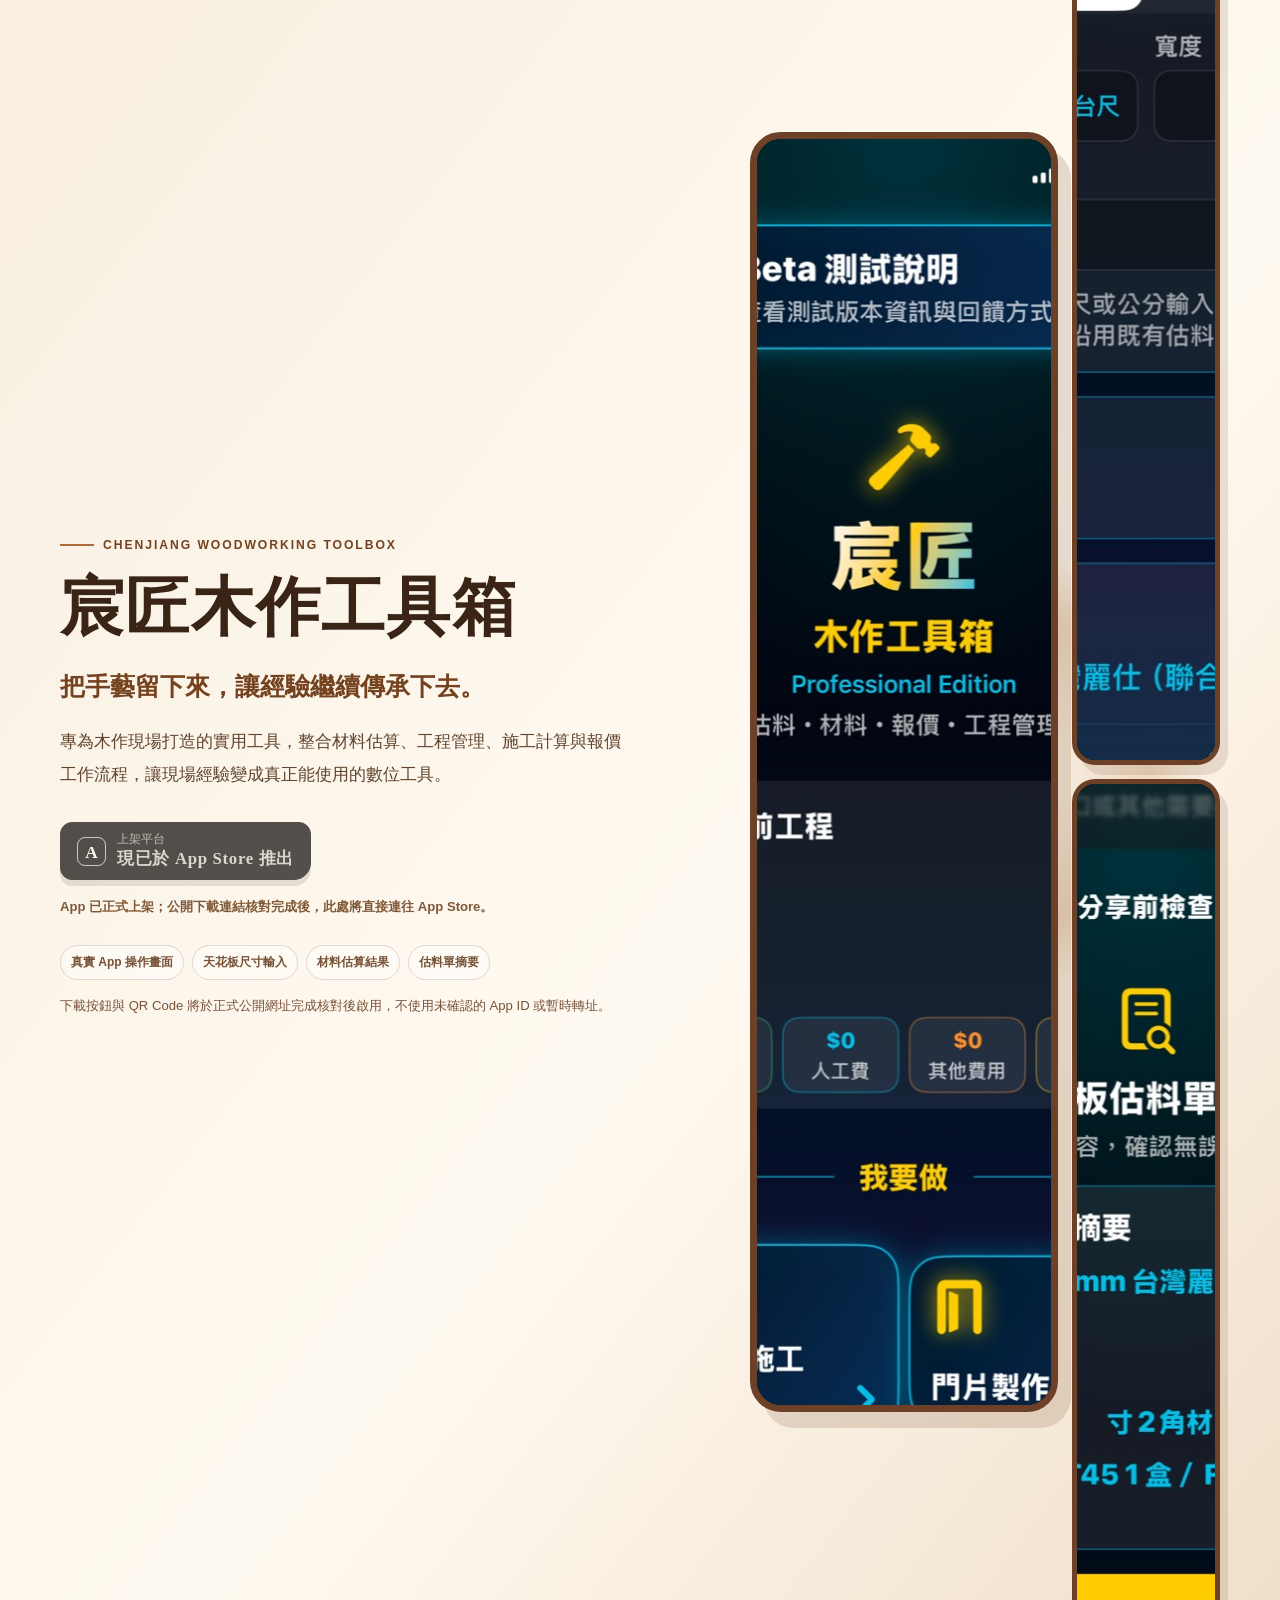
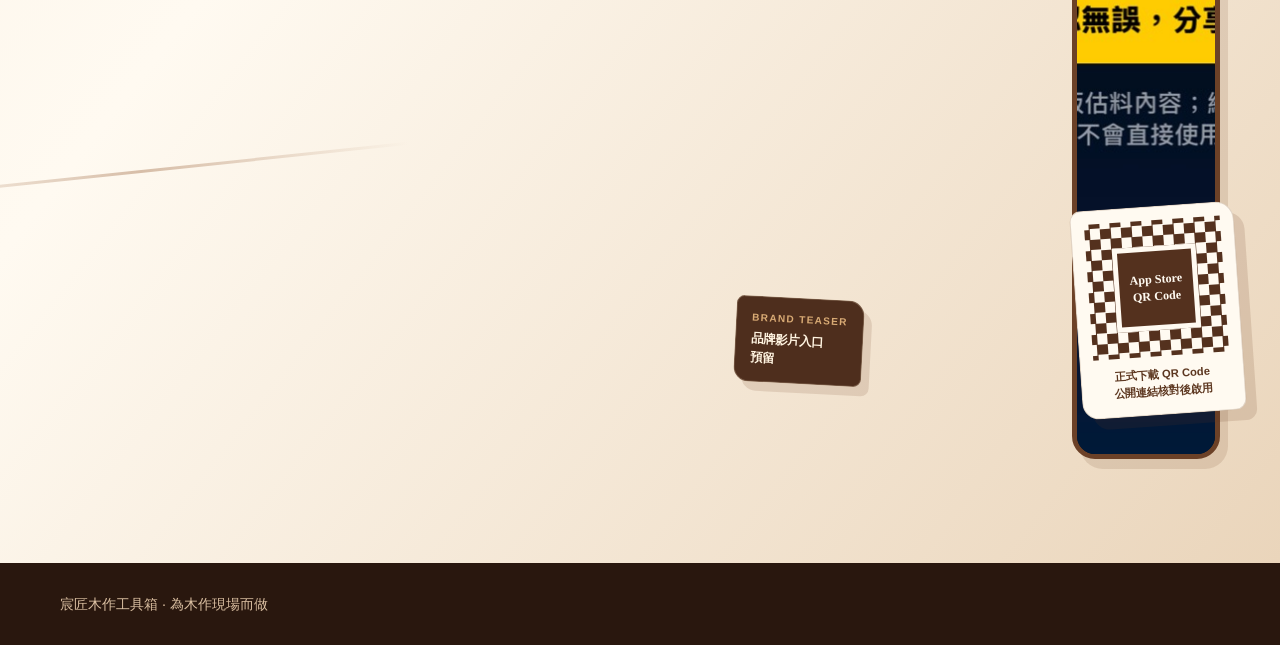
==== commit 62f051d4: "fix: publish released app promotion" ====
--- a/index.html
+++ b/index.html
@@ -72,6 +72,11 @@
     .app-store-launch__announcement { margin: 0; color: #70401f; font-family: "Songti TC", "STSong", serif; font-size: .95rem; font-weight: 800; line-height: 1.6; }
     .app-store-launch__button { display: inline-flex; align-items: center; justify-content: center; width: fit-content; min-height: 50px; padding: 12px 20px; color: #fffaf1; background: #1d1d1f; border: 1px solid rgba(29,29,31,.45); border-radius: 12px 12px 15px 12px; box-shadow: 0 5px 0 rgba(57,36,22,.15); font-family: "Songti TC", "STSong", serif; font-weight: 800; letter-spacing: .04em; text-decoration: none; transition: transform .2s ease, box-shadow .2s ease; }
     .app-store-launch__button:hover { transform: translateY(2px); box-shadow: 0 3px 0 rgba(57,36,22,.15); }
+    .app-release-gallery { position: relative; z-index: 1; display: grid; grid-template-columns: minmax(0, 1fr) minmax(112px, .48fr); gap: 14px; width: min(540px, 100%); align-items: center; }
+    .app-release-gallery img { display: block; width: 100%; aspect-ratio: 9 / 19.5; object-fit: cover; object-position: top; border: 7px solid #6c4127; border-radius: 31px; background: #06111f; box-shadow: 13px 16px 0 rgba(105,57,27,.16); }
+    .app-release-gallery__secondary { display: grid; gap: 14px; }
+    .app-release-gallery__secondary img { border-width: 5px; border-radius: 23px; box-shadow: 8px 10px 0 rgba(105,57,27,.13); }
+    .app-release-note { margin: 15px 0 0; color: #79523a; font-size: .82rem; line-height: 1.65; }
     .button { margin: 0; padding: 15px 25px; color: #fffaf1; background: linear-gradient(135deg, #ae6838, #784019); border: 1px solid rgba(67,35,15,.3); border-radius: 14px 14px 17px 14px; box-shadow: 0 7px 0 rgba(105,58,25,.17); font-family: "Songti TC", "STSong", serif; font-size: 1.08rem; font-weight: 800; letter-spacing: .09em; transition: transform .2s ease, box-shadow .2s ease; }
     .button:hover { transform: translateY(3px); box-shadow: 0 4px 0 rgba(105,58,25,.17); }
     .text-link { display: inline-flex; align-items: center; justify-content: center; min-width: 145px; padding: 13px 20px; color: #4b77aa; background: rgba(255,255,255,.42); border: 1px solid #bf936d; border-radius: 14px 14px 17px 14px; font-family: "Songti TC", "STSong", serif; font-size: 1.08rem; font-weight: 800; letter-spacing: .08em; text-decoration: none; }
@@ -226,7 +231,7 @@
     @media (max-width: 620px) { .hero-grid { gap: 38px; } .hero-copy { width: 100%; min-width: 0; padding: 0; } .hero-copy .lead { width: 100%; max-width: 100%; overflow-wrap: anywhere; word-break: break-all; } .hero-statement { margin-top: 21px; font-size: clamp(1.86rem, 9vw, 2.65rem); } .craft-visual { padding: 9px; box-shadow: 8px 10px 0 rgba(116,68,31,.15); } .craft-visual img { aspect-ratio: 1693 / 929; object-fit: contain; } }
 
     @media (max-width: 870px) { .app-promo { padding: 80px 0; } .app-promo-grid { grid-template-columns: 1fr; } .app-promo-visual { min-height: 520px; max-width: 520px; width: 100%; margin: 0 auto; } }
-    @media (max-width: 620px) { .app-promo { padding: 67px 0; } .app-promo-actions { align-items: stretch; } .app-store-badge { width: 100%; justify-content: center; } .app-promo-visual { min-height: 492px; } .app-promo-phone { width: min(270px, 73vw); } .app-promo-screen { min-height: 385px; } .app-qr-card { right: 0; bottom: 27px; width: 146px; } .app-teaser-reserve { left: 0; bottom: 55px; max-width: 130px; padding: 11px; } }
+    @media (max-width: 620px) { .app-promo { padding: 67px 0; } .app-promo-actions { align-items: stretch; } .app-store-badge { width: 100%; justify-content: center; } .app-promo-visual { min-height: 620px; } .app-promo-phone { width: min(270px, 73vw); } .app-promo-screen { min-height: 385px; } .app-release-gallery { width: min(360px, 92vw); grid-template-columns: minmax(0, 1fr) minmax(88px, .42fr); gap: 9px; align-self: start; } .app-release-gallery__secondary { gap: 9px; } .app-release-gallery img { border-width: 5px; border-radius: 23px; box-shadow: 8px 10px 0 rgba(105,57,27,.14); } .app-release-gallery__secondary img { border-width: 4px; border-radius: 18px; } .app-qr-card { right: 0; bottom: 27px; width: 146px; } .app-teaser-reserve { left: 0; bottom: 55px; max-width: 130px; padding: 11px; } }
   </style>
 </head>
 <body>
@@ -317,32 +322,31 @@
           <p class="app-promo-description">專為木作現場打造的實用工具，整合材料估算、工程管理、施工計算與報價工作流程，讓現場經驗變成真正能使用的數位工具。</p>
           <div class="app-promo-actions">
             <span class="app-store-badge" id="app-promo-store-badge" aria-disabled="true">
-              <span><span>上架平台</span><strong>即將於 App Store 上架</strong></span>
+              <span><span>上架平台</span><strong>現已於 App Store 推出</strong></span>
             </span>
-            <p class="app-promo-status" id="app-promo-status">正式 App Store 連結確認後啟用。</p>
+            <p class="app-promo-status" id="app-promo-status">App 已正式上架；公開下載連結核對完成後，此處將直接連往 App Store。</p>
           </div>
-          <ul class="app-promo-reserve" aria-label="App 素材預留狀態">
-            <li>App Icon 預留</li>
-            <li>Screenshot 01 預留</li>
-            <li>Screenshot 02 預留</li>
-            <li>App Store Badge 預留</li>
+          <ul class="app-promo-reserve" aria-label="App 功能重點">
+            <li>真實 App 操作畫面</li>
+            <li>天花板尺寸輸入</li>
+            <li>材料估算結果</li>
+            <li>估料單摘要</li>
           </ul>
+          <p class="app-release-note">下載按鈕與 QR Code 將於正式公開網址完成核對後啟用，不使用未確認的 App ID 或暫時轉址。</p>
         </div>
-        <div class="app-promo-visual" aria-label="App 主視覺與下載資訊預留區">
+        <div class="app-promo-visual" aria-label="宸匠木作工具箱真實 App 畫面與下載資訊">
           <div class="app-promo-halo" aria-hidden="true"></div>
-          <div class="app-promo-phone" aria-label="App 主視覺預留">
-            <div class="app-promo-screen">
-              <small>APP MAIN VISUAL</small>
-              <div class="app-promo-icon-placeholder">App Icon<br>預留</div>
-              <h3>木作現場，<br>一手掌握。</h3>
-              <p>iPhone App Screenshot 將於正式上架時替換。</p>
-              <div class="app-screenshot-placeholders" aria-hidden="true"><span>Screenshot<br>01</span><span>Screenshot<br>02</span></div>
+          <div class="app-release-gallery" aria-label="App 首頁、尺寸輸入與估料單畫面">
+            <img src="assets/app/chenjiang-app-home.jpg" alt="宸匠木作工具箱 App 首頁" width="591" height="1280" loading="lazy" decoding="async">
+            <div class="app-release-gallery__secondary">
+              <img src="assets/app/chenjiang-app-estimate-input.jpg" alt="天花板估料尺寸輸入畫面" width="591" height="1280" loading="lazy" decoding="async">
+              <img src="assets/app/chenjiang-app-estimate-summary.jpg" alt="天花板估料單摘要畫面" width="591" height="1280" loading="lazy" decoding="async">
             </div>
           </div>
           <div class="app-qr-card" id="app-promo-qr" data-ready="false">
             <img id="app-promo-qr-image" alt="宸匠木作工具箱 App Store QR Code">
             <div class="app-qr-placeholder"><span>App Store<br>QR Code</span></div>
-            <p id="app-promo-qr-label">App Store QR Code<br>正式連結確認後啟用</p>
+            <p id="app-promo-qr-label">正式下載 QR Code<br>公開連結核對後啟用</p>
           </div>
           <div class="app-teaser-reserve" aria-label="未來品牌影片入口預留"><small>BRAND TEASER</small>品牌影片入口<br>預留</div>
         </div>
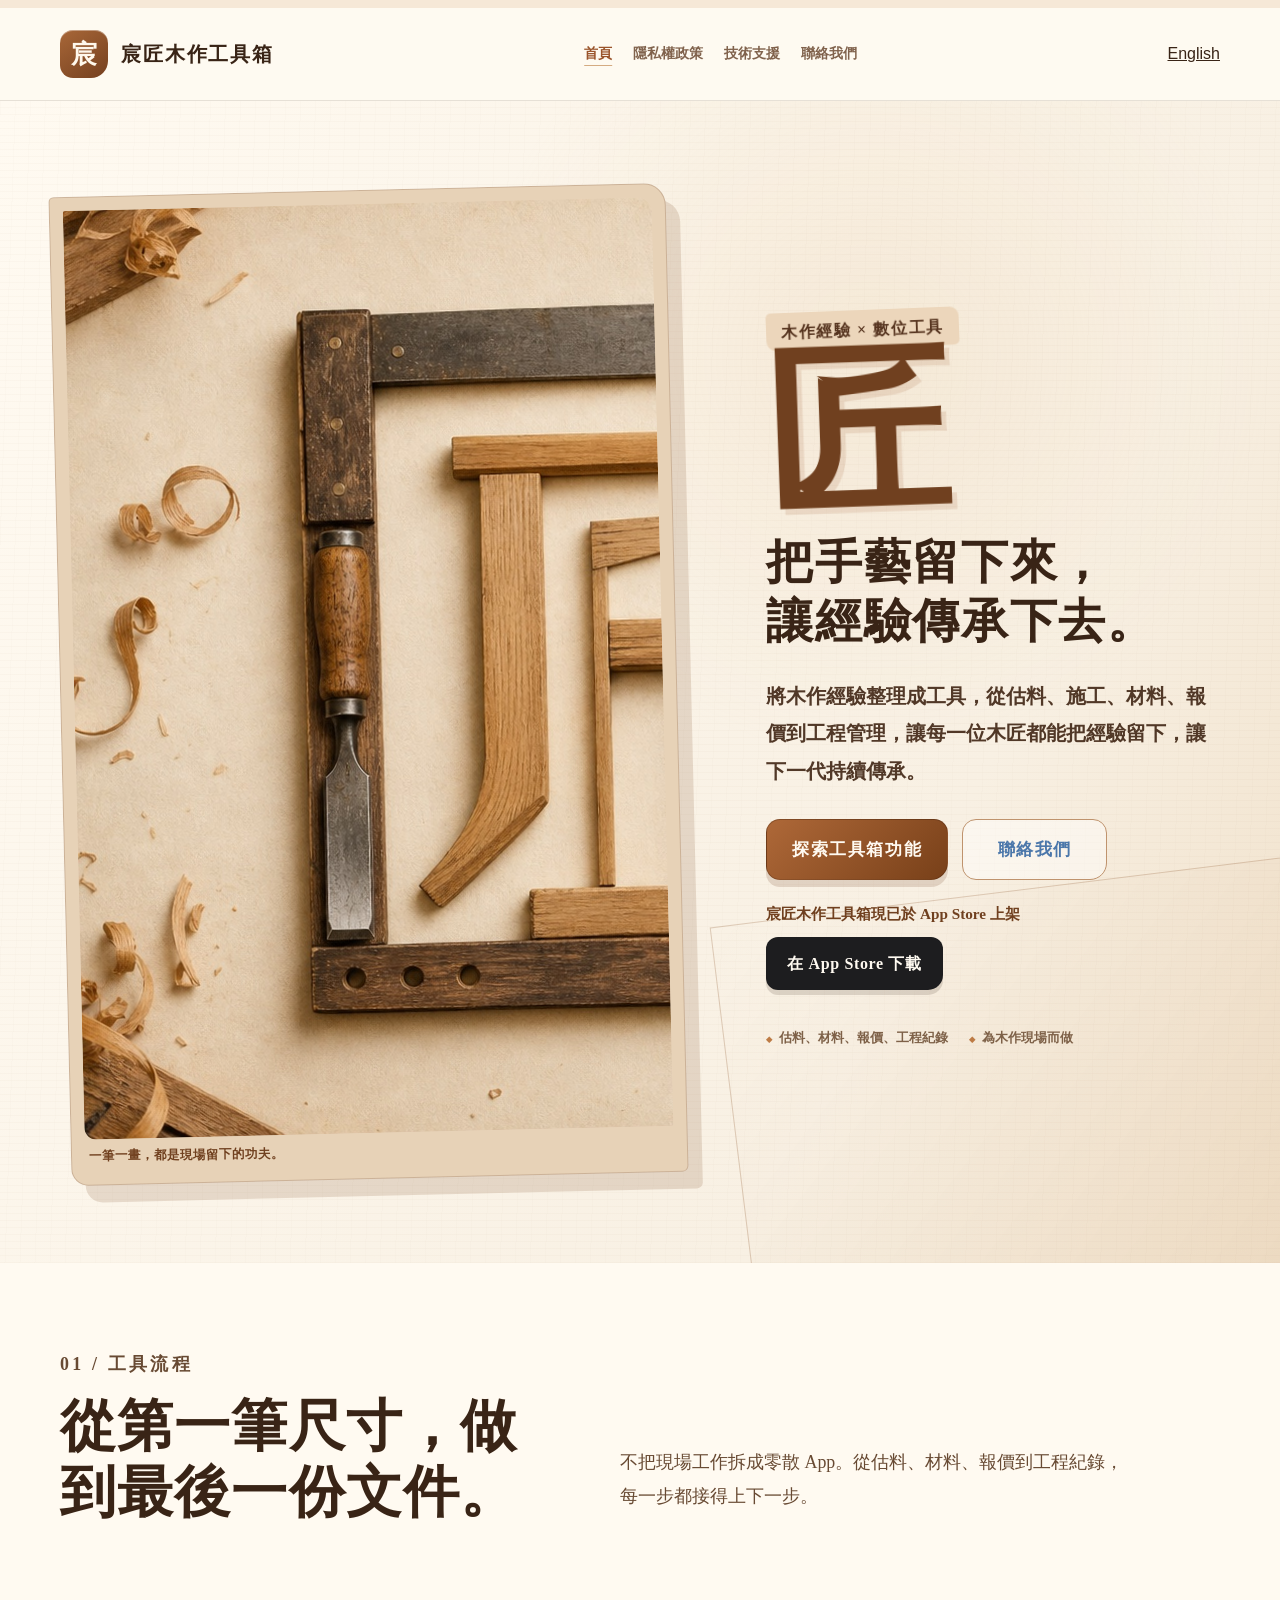
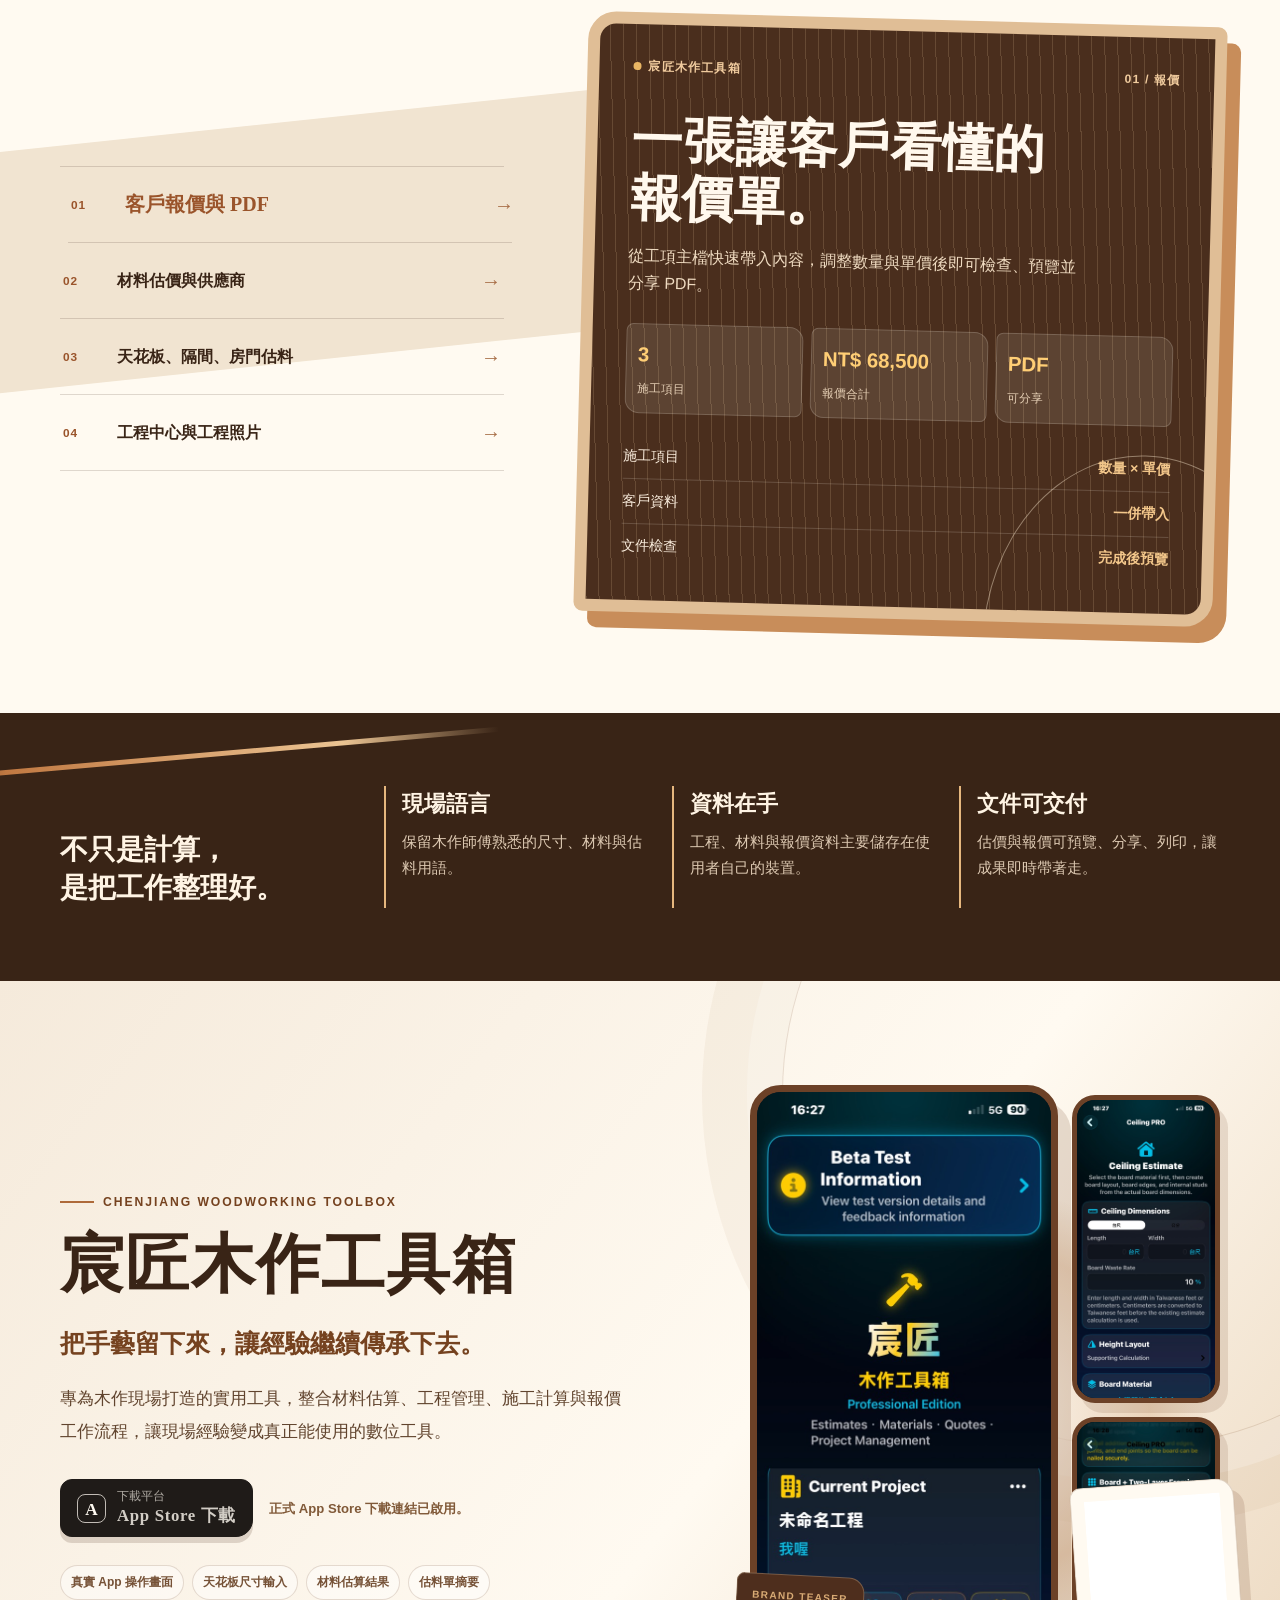
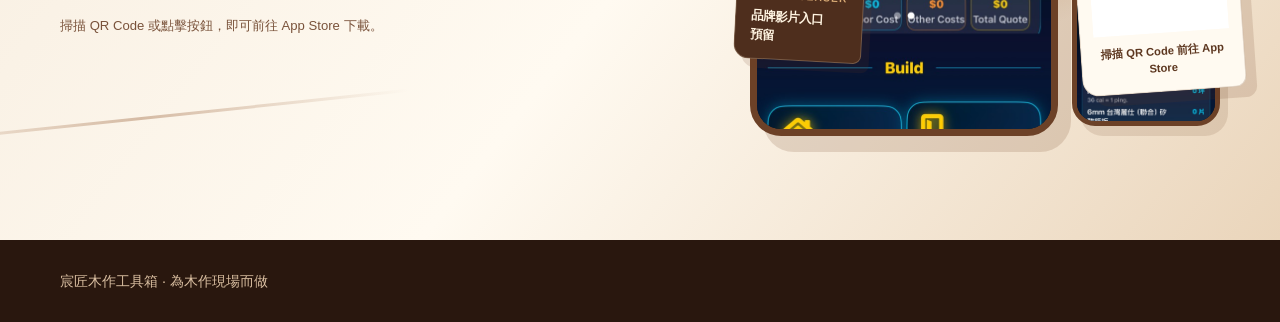
==== commit 36f587ab: "fix: publish app store download and qr code" ====
--- a/index.html
+++ b/index.html
@@ -73,7 +73,7 @@
     .app-store-launch__button { display: inline-flex; align-items: center; justify-content: center; width: fit-content; min-height: 50px; padding: 12px 20px; color: #fffaf1; background: #1d1d1f; border: 1px solid rgba(29,29,31,.45); border-radius: 12px 12px 15px 12px; box-shadow: 0 5px 0 rgba(57,36,22,.15); font-family: "Songti TC", "STSong", serif; font-weight: 800; letter-spacing: .04em; text-decoration: none; transition: transform .2s ease, box-shadow .2s ease; }
     .app-store-launch__button:hover { transform: translateY(2px); box-shadow: 0 3px 0 rgba(57,36,22,.15); }
     .app-release-gallery { position: relative; z-index: 1; display: grid; grid-template-columns: minmax(0, 1fr) minmax(112px, .48fr); gap: 14px; width: min(540px, 100%); align-items: center; }
-    .app-release-gallery img { display: block; width: 100%; aspect-ratio: 9 / 19.5; object-fit: cover; object-position: top; border: 7px solid #6c4127; border-radius: 31px; background: #06111f; box-shadow: 13px 16px 0 rgba(105,57,27,.16); }
+    .app-release-gallery img { display: block; width: 100%; height: auto; max-width: 100%; aspect-ratio: auto; object-fit: contain; object-position: center; border: 7px solid #6c4127; border-radius: 31px; background: #06111f; box-shadow: 13px 16px 0 rgba(105,57,27,.16); }
     .app-release-gallery__secondary { display: grid; gap: 14px; }
     .app-release-gallery__secondary img { border-width: 5px; border-radius: 23px; box-shadow: 8px 10px 0 rgba(105,57,27,.13); }
     .app-release-note { margin: 15px 0 0; color: #79523a; font-size: .82rem; line-height: 1.65; }
@@ -163,7 +163,7 @@
     .app-promo-status { margin: 0; color: #805938; font-size: .82rem; font-weight: 800; line-height: 1.6; }
     .app-promo-reserve { display: flex; flex-wrap: wrap; gap: 8px; margin: 28px 0 0; padding: 0; list-style: none; }
     .app-promo-reserve li { padding: 6px 10px; color: #765237; background: rgba(255,255,255,.45); border: 1px solid rgba(114,70,37,.18); border-radius: 99px; font-size: .75rem; font-weight: 800; }
-    .app-promo-visual { position: relative; min-height: 560px; display: grid; place-items: center; }
+    .app-promo-visual { position: relative; min-height: 0; display: grid; place-items: center; }
     .app-promo-halo { position: absolute; width: min(95%, 450px); aspect-ratio: 1; border-radius: 50%; background: radial-gradient(circle, rgba(255,252,246,.95), rgba(220,181,143,.42) 52%, transparent 71%); }
     .app-promo-phone { position: relative; z-index: 1; width: min(296px, 70vw); padding: 14px; color: #fff7ea; background: #291b13; border: 8px solid #6c4127; border-radius: 43px 43px 49px 43px; box-shadow: 19px 22px 0 rgba(105,57,27,.19), inset 0 0 0 1px rgba(255,230,193,.22); transform: rotate(4deg); }
     .app-promo-phone::before { content: ""; display: block; width: 37%; height: 17px; margin: 0 auto 12px; border-radius: 99px; background: #120c08; }
@@ -207,7 +207,6 @@
       .hero-actions { gap: 11px; }
       .app-store-launch__button { width: 100%; }
       .button, .text-link { min-height: 54px; padding: 13px 17px; font-size: .98rem; }
-      .craft-visual { min-height: 395px; }
       .blueprint { inset: 8px 0 15px 2%; }
       .tool-screen { min-height: 469px; padding: 25px 21px; border-width: 9px; box-shadow: 9px 10px 0 #c88d5a; }
       .screen-top { margin-bottom: 26px; }
@@ -227,11 +226,17 @@
     .craft-visual { order: -1; min-height: 0; margin: 0; padding: 13px; transform: rotate(-1.35deg); background: #e7d2b7; border: 1px solid rgba(94,53,25,.2); border-radius: 5px 22px 6px 17px; box-shadow: 14px 17px 0 rgba(116,68,31,.16); }
     .craft-visual img { display: block; width: 100%; aspect-ratio: 1.04 / 1; object-fit: cover; object-position: left center; border-radius: 2px 15px 2px 12px; }
     .craft-visual figcaption { margin: 10px 4px 1px; color: #70401f; font-family: "Songti TC", "STSong", serif; font-size: .78rem; font-weight: 800; letter-spacing: .08em; transform: rotate(.8deg); }
-    @media (max-width: 870px) { .hero-grid { grid-template-columns: 1fr; } .craft-visual { order: initial; max-width: 650px; margin: 0 auto; } .hero-mark { font-size: clamp(6.3rem, 27vw, 10rem); } }
-    @media (max-width: 620px) { .hero-grid { gap: 38px; } .hero-copy { width: 100%; min-width: 0; padding: 0; } .hero-copy .lead { width: 100%; max-width: 100%; overflow-wrap: anywhere; word-break: break-all; } .hero-statement { margin-top: 21px; font-size: clamp(1.86rem, 9vw, 2.65rem); } .craft-visual { padding: 9px; box-shadow: 8px 10px 0 rgba(116,68,31,.15); } .craft-visual img { aspect-ratio: 1693 / 929; object-fit: contain; } }
-
-    @media (max-width: 870px) { .app-promo { padding: 80px 0; } .app-promo-grid { grid-template-columns: 1fr; } .app-promo-visual { min-height: 520px; max-width: 520px; width: 100%; margin: 0 auto; } }
-    @media (max-width: 620px) { .app-promo { padding: 67px 0; } .app-promo-actions { align-items: stretch; } .app-store-badge { width: 100%; justify-content: center; } .app-promo-visual { min-height: 620px; } .app-promo-phone { width: min(270px, 73vw); } .app-promo-screen { min-height: 385px; } .app-release-gallery { width: min(360px, 92vw); grid-template-columns: minmax(0, 1fr) minmax(88px, .42fr); gap: 9px; align-self: start; } .app-release-gallery__secondary { gap: 9px; } .app-release-gallery img { border-width: 5px; border-radius: 23px; box-shadow: 8px 10px 0 rgba(105,57,27,.14); } .app-release-gallery__secondary img { border-width: 4px; border-radius: 18px; } .app-qr-card { right: 0; bottom: 27px; width: 146px; } .app-teaser-reserve { left: 0; bottom: 55px; max-width: 130px; padding: 11px; } }
+    @media (max-width: 870px) {
+      .hero { height: auto; min-height: 0; padding: 24px 0; }
+      .hero-grid { grid-template-columns: 1fr; }
+      .craft-visual { order: initial; width: 100%; max-width: 650px; min-height: 0; height: auto; margin: 0 auto; overflow: visible; }
+      .craft-visual img { display: block; width: 100%; max-width: 100%; height: auto; aspect-ratio: auto; object-fit: contain; object-position: center; }
+      .hero-mark { font-size: clamp(6.3rem, 27vw, 10rem); }
+    }
+    @media (max-width: 620px) { .hero { padding: 20px 0 24px; } .hero-grid { gap: 38px; } .hero-copy { width: 100%; min-width: 0; padding: 0; } .hero-copy .lead { width: 100%; max-width: 100%; overflow-wrap: anywhere; word-break: break-all; } .hero-statement { margin-top: 21px; font-size: clamp(1.86rem, 9vw, 2.65rem); } .craft-visual { padding: 9px; box-shadow: 8px 10px 0 rgba(116,68,31,.15); } }
+
+    @media (max-width: 870px) { .app-promo { padding: 80px 0; } .app-promo-grid { grid-template-columns: 1fr; } .app-promo-visual { min-height: 0; max-width: 520px; width: 100%; margin: 0 auto; } }
+    @media (max-width: 620px), (orientation: landscape) and (max-height: 620px) { .app-promo { padding: 67px 0; overflow-x: clip; } .app-promo .shell { width: min(100% - 30px, 1160px); margin-inline: auto; } .app-promo-grid { display: block; width: 100%; max-width: 100%; } .app-promo-copy, .app-promo-visual { width: 100%; max-width: 100%; min-width: 0; } .app-promo-eyebrow { font-size: .68rem; letter-spacing: .12em; } .app-promo h2 { max-width: 100%; font-size: clamp(1.85rem, 7.4vw, 2.18rem); line-height: 1.16; overflow-wrap: anywhere; word-break: break-all; } .app-promo-subtitle, .app-promo-description, .app-promo-status, .app-promo-reserve, .app-promo-reserve li, .app-release-note { max-width: 100%; overflow-wrap: anywhere; word-break: break-all; } .app-promo-actions { align-items: stretch; } .app-store-badge { width: 100%; justify-content: center; } .app-promo-visual { display: block; width: 100%; max-width: none; height: auto; min-height: 0; } .app-promo-halo { display: none; } .app-promo-phone { width: min(270px, 73vw); } .app-promo-screen { min-height: 385px; } .app-release-gallery { width: min(80vw, 340px); margin: 0 auto; grid-template-columns: minmax(0, 1fr); gap: 14px; align-items: start; justify-self: center; overflow: visible; transform: none; } .app-release-gallery > img { display: block; width: min(100%, 320px); max-width: 100%; margin: 0 auto; height: auto; aspect-ratio: auto; object-fit: contain; object-position: center; box-sizing: border-box; border-width: 5px; border-radius: 23px; box-shadow: 0 10px 0 rgba(105,57,27,.14); transform: none; } .app-release-gallery__secondary { display: grid; grid-template-columns: repeat(2, minmax(0, 1fr)); gap: 10px; width: 100%; } .app-release-gallery__secondary img { display: block; width: 100%; max-width: 100%; margin: 0 auto; height: auto; aspect-ratio: auto; object-fit: contain; object-position: center; box-sizing: border-box; border-width: 4px; border-radius: 18px; box-shadow: 0 8px 0 rgba(105,57,27,.13); transform: none; } .app-qr-card { display: none; } .app-qr-card[data-ready="true"] { position: relative; inset: auto; display: block; width: min(220px, 70vw); margin: 18px auto 0; transform: none; } .app-teaser-reserve { display: none; } }
   </style>
 </head>
 <body>
@@ -332,7 +337,7 @@
             <li>材料估算結果</li>
             <li>估料單摘要</li>
           </ul>
-          <p class="app-release-note">下載按鈕與 QR Code 將於正式公開網址完成核對後啟用，不使用未確認的 App ID 或暫時轉址。</p>
+          <p class="app-release-note">掃描 QR Code 或點擊按鈕，即可前往 App Store 下載。</p>
         </div>
         <div class="app-promo-visual" aria-label="宸匠木作工具箱真實 App 畫面與下載資訊">
           <div class="app-promo-halo" aria-hidden="true"></div>
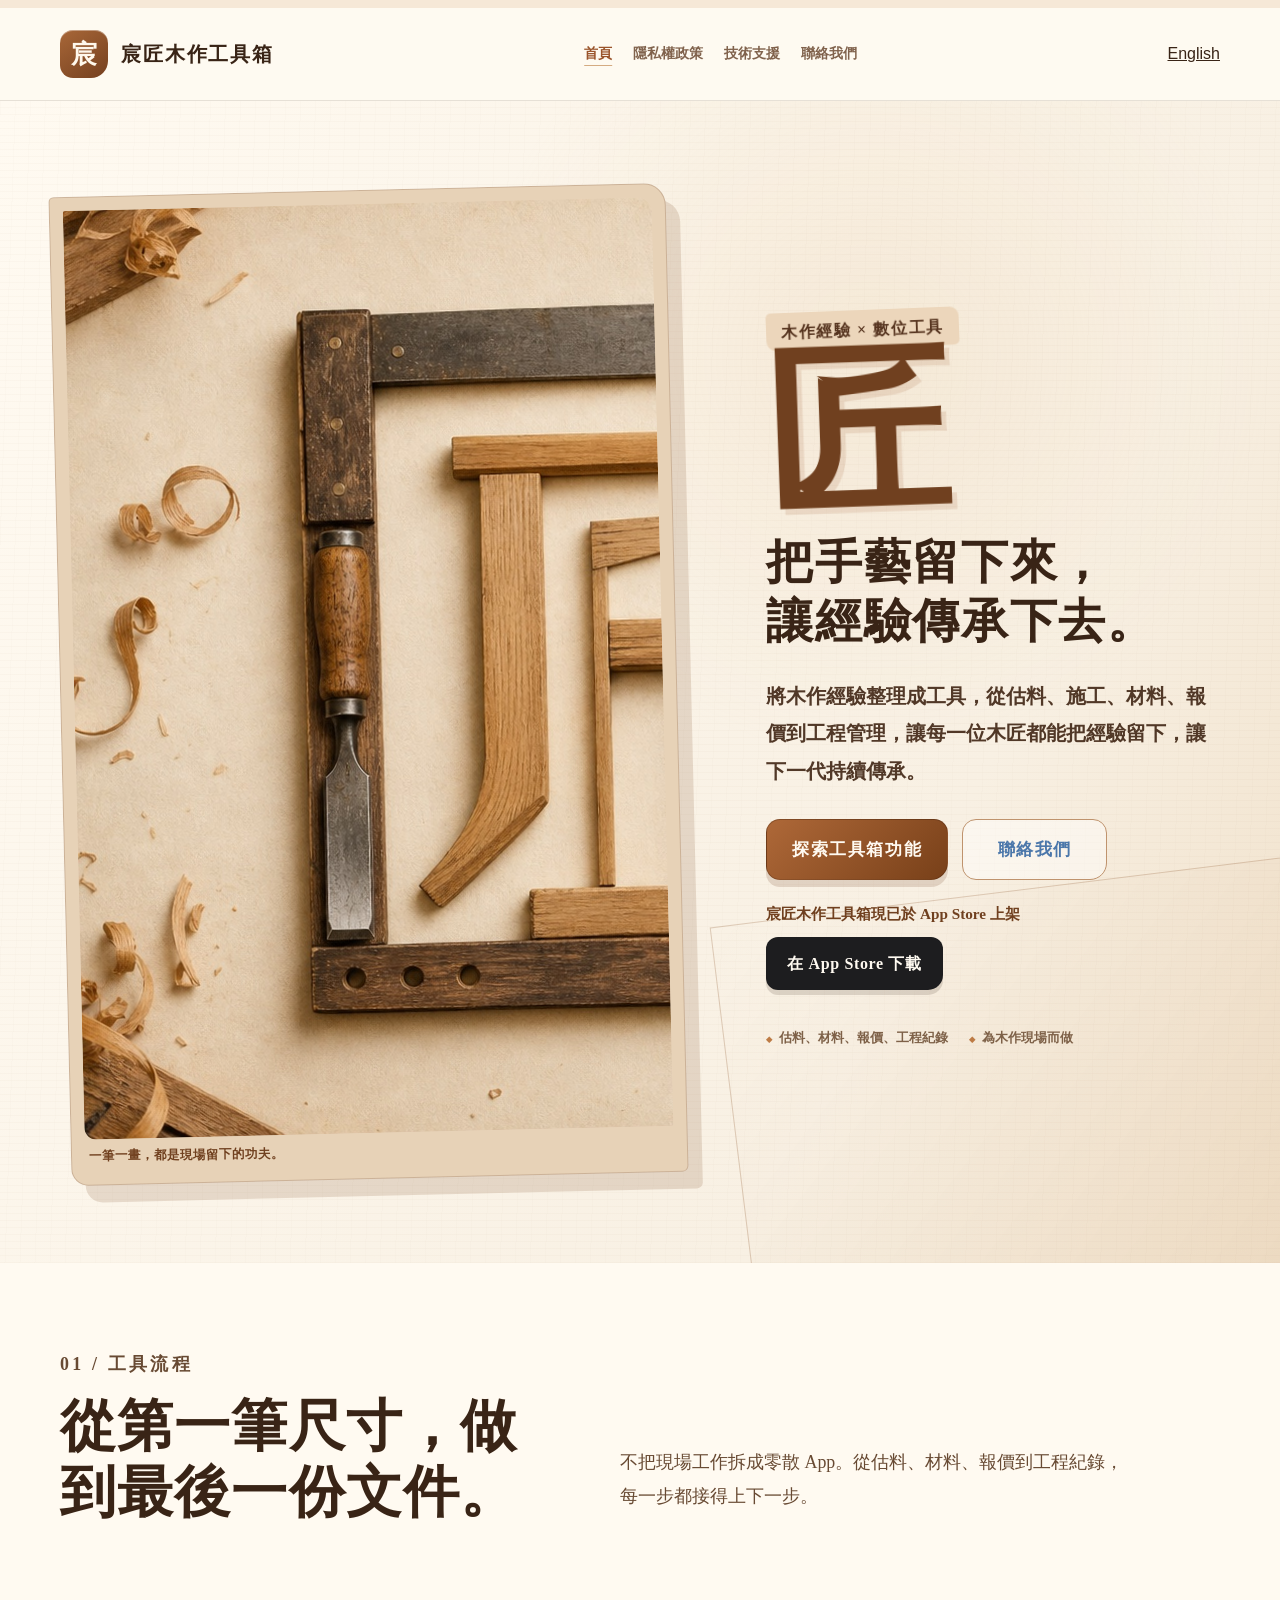
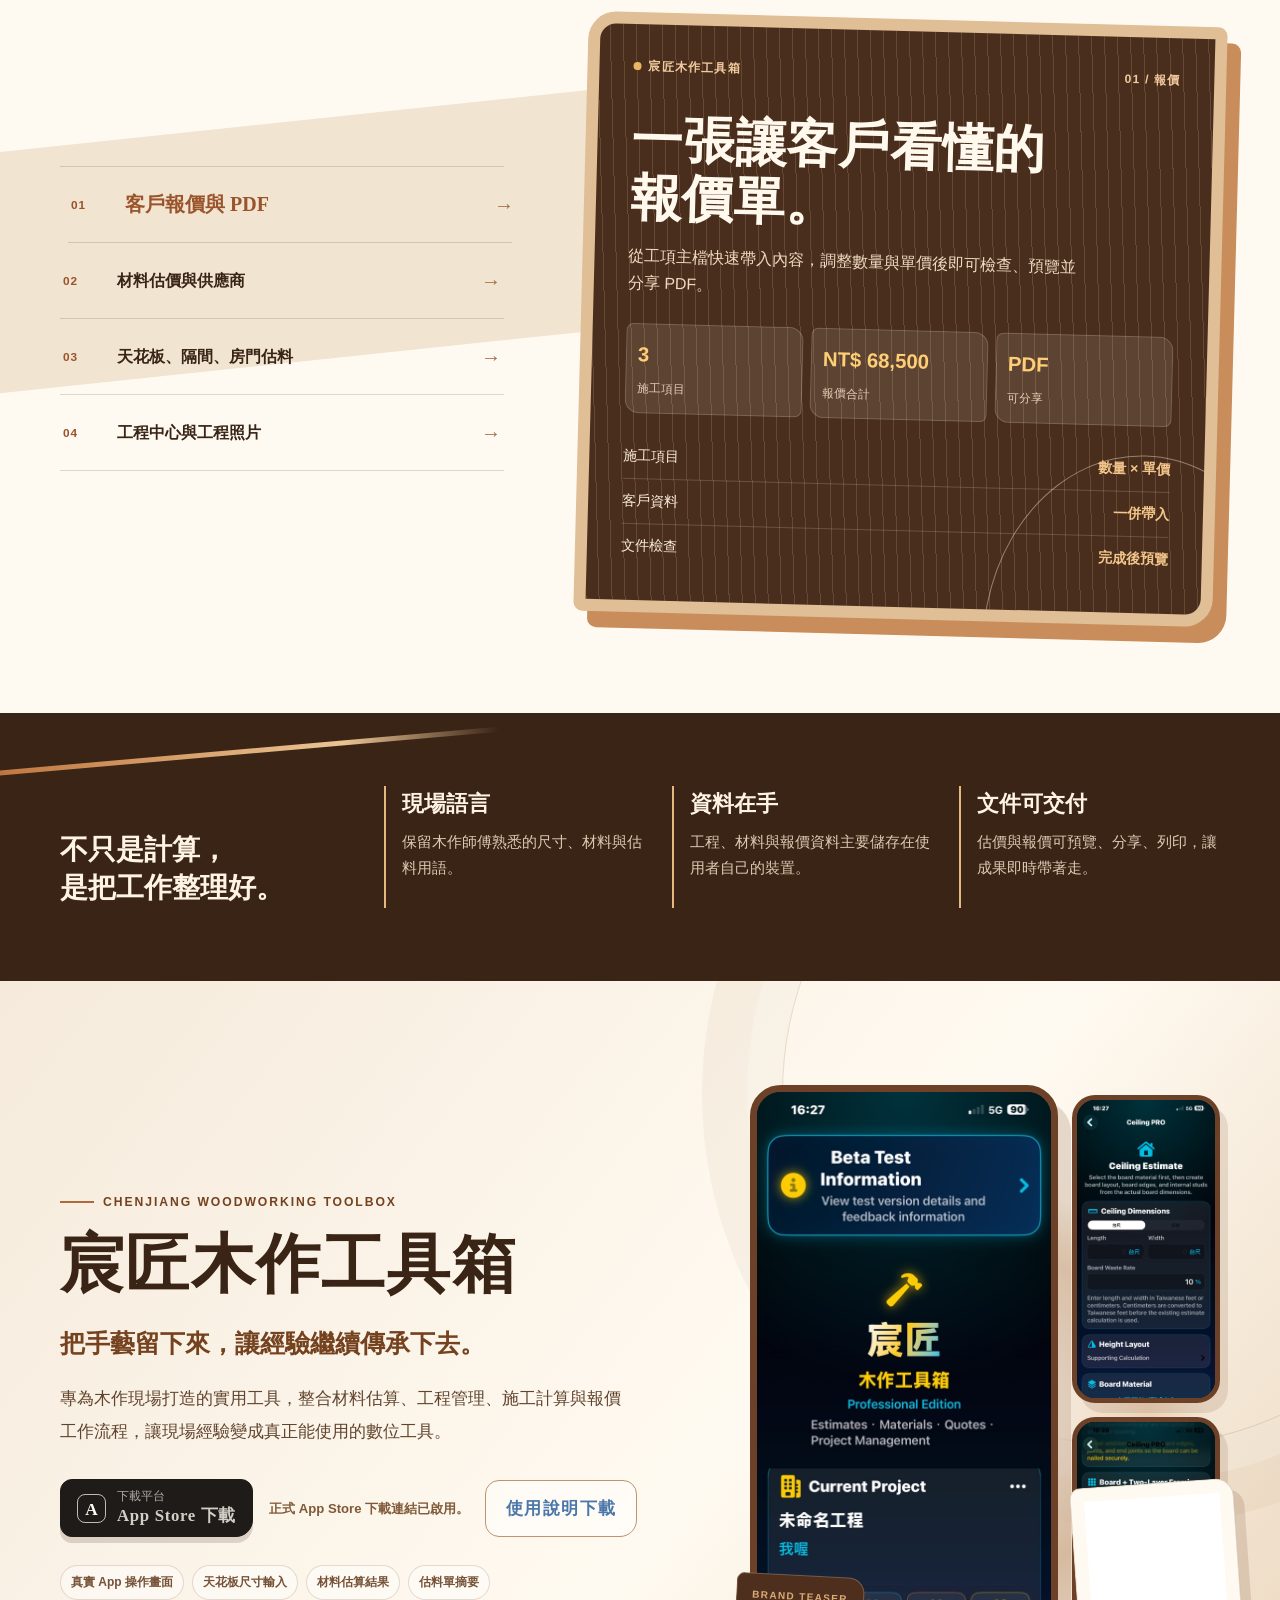
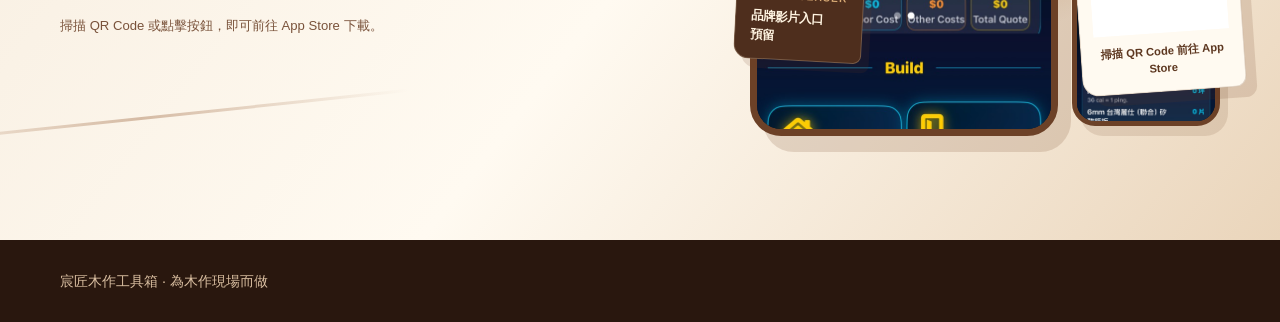
==== commit bbd7411e: "feat: add woodworking toolbox user guide download" ====
--- a/index.html
+++ b/index.html
@@ -330,6 +330,7 @@
               <span><span>上架平台</span><strong>現已於 App Store 推出</strong></span>
             </span>
             <p class="app-promo-status" id="app-promo-status">App 已正式上架；公開下載連結核對完成後，此處將直接連往 App Store。</p>
+            <a class="text-link app-guide-button" href="assets/app/chenjiang-woodworking-toolbox-user-guide-v1.0.pdf" target="_blank" rel="noopener noreferrer">使用說明下載</a>
           </div>
           <ul class="app-promo-reserve" aria-label="App 功能重點">
             <li>真實 App 操作畫面</li>
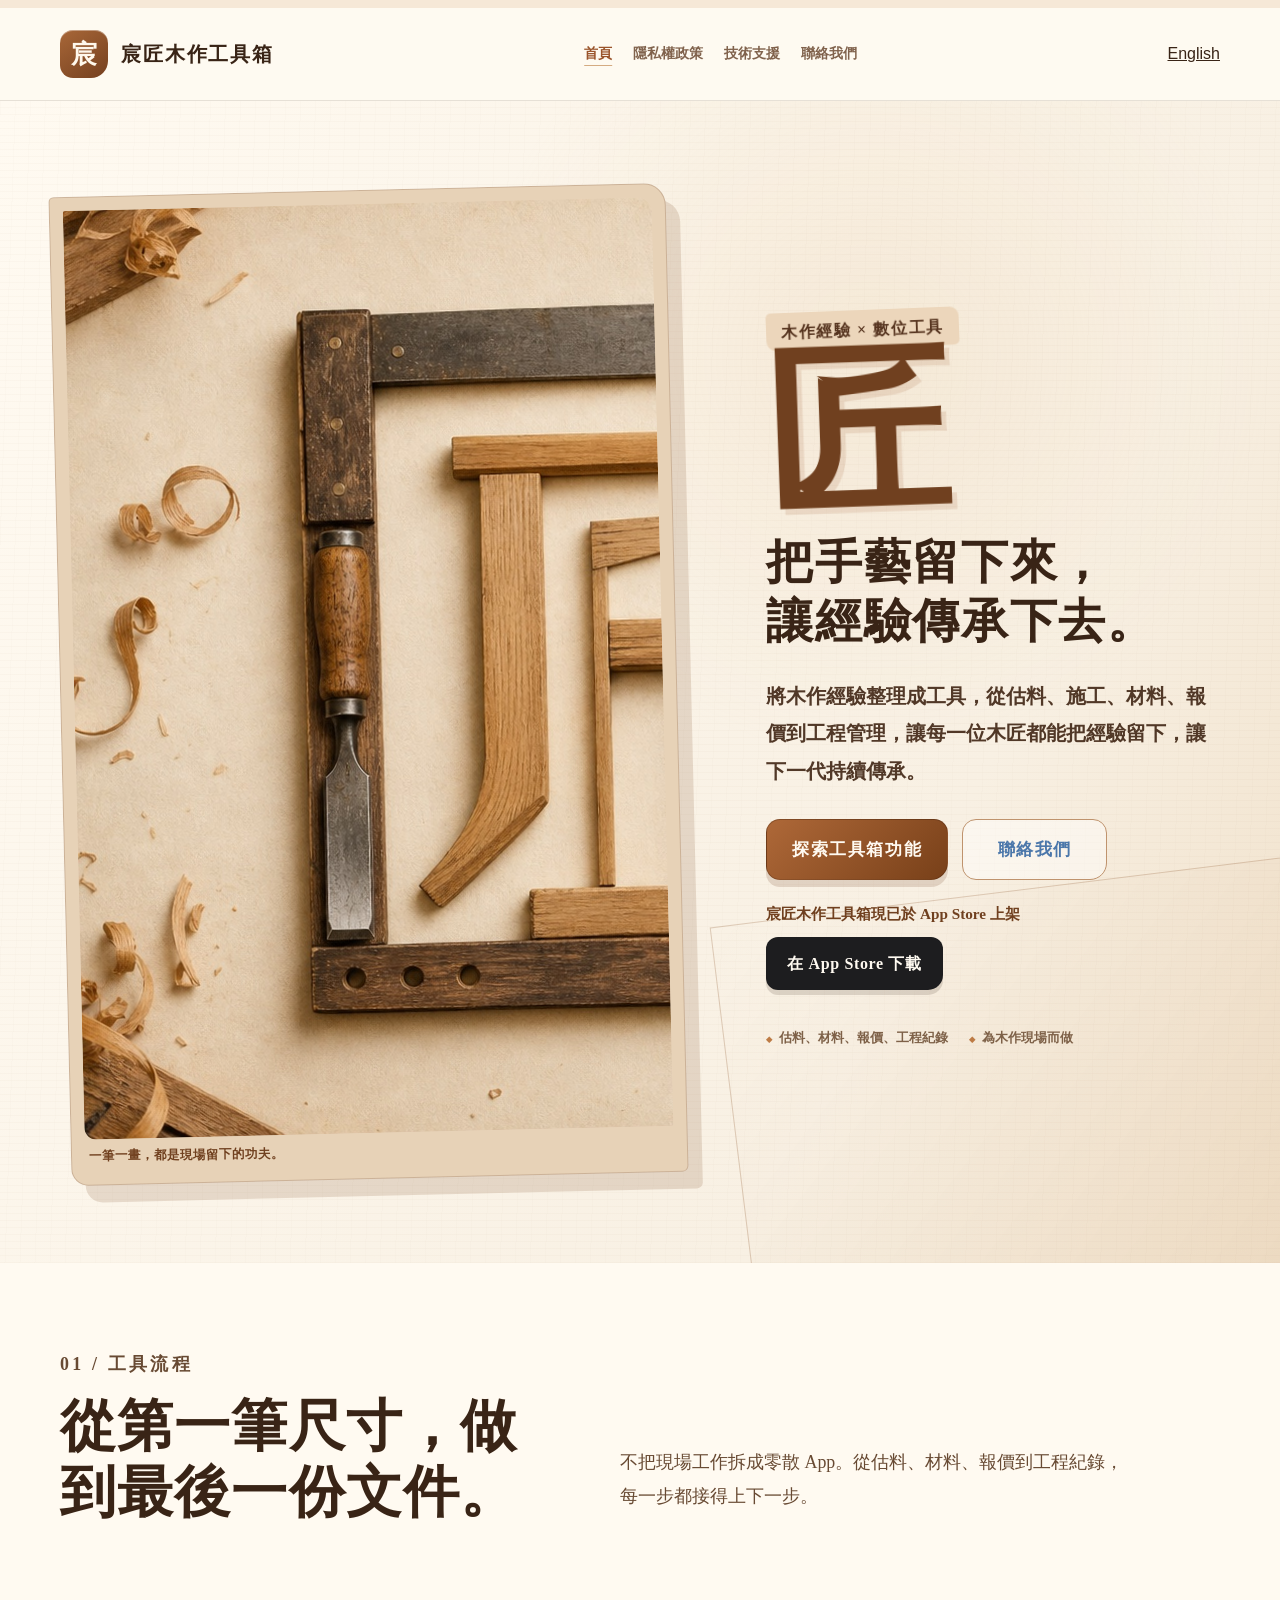
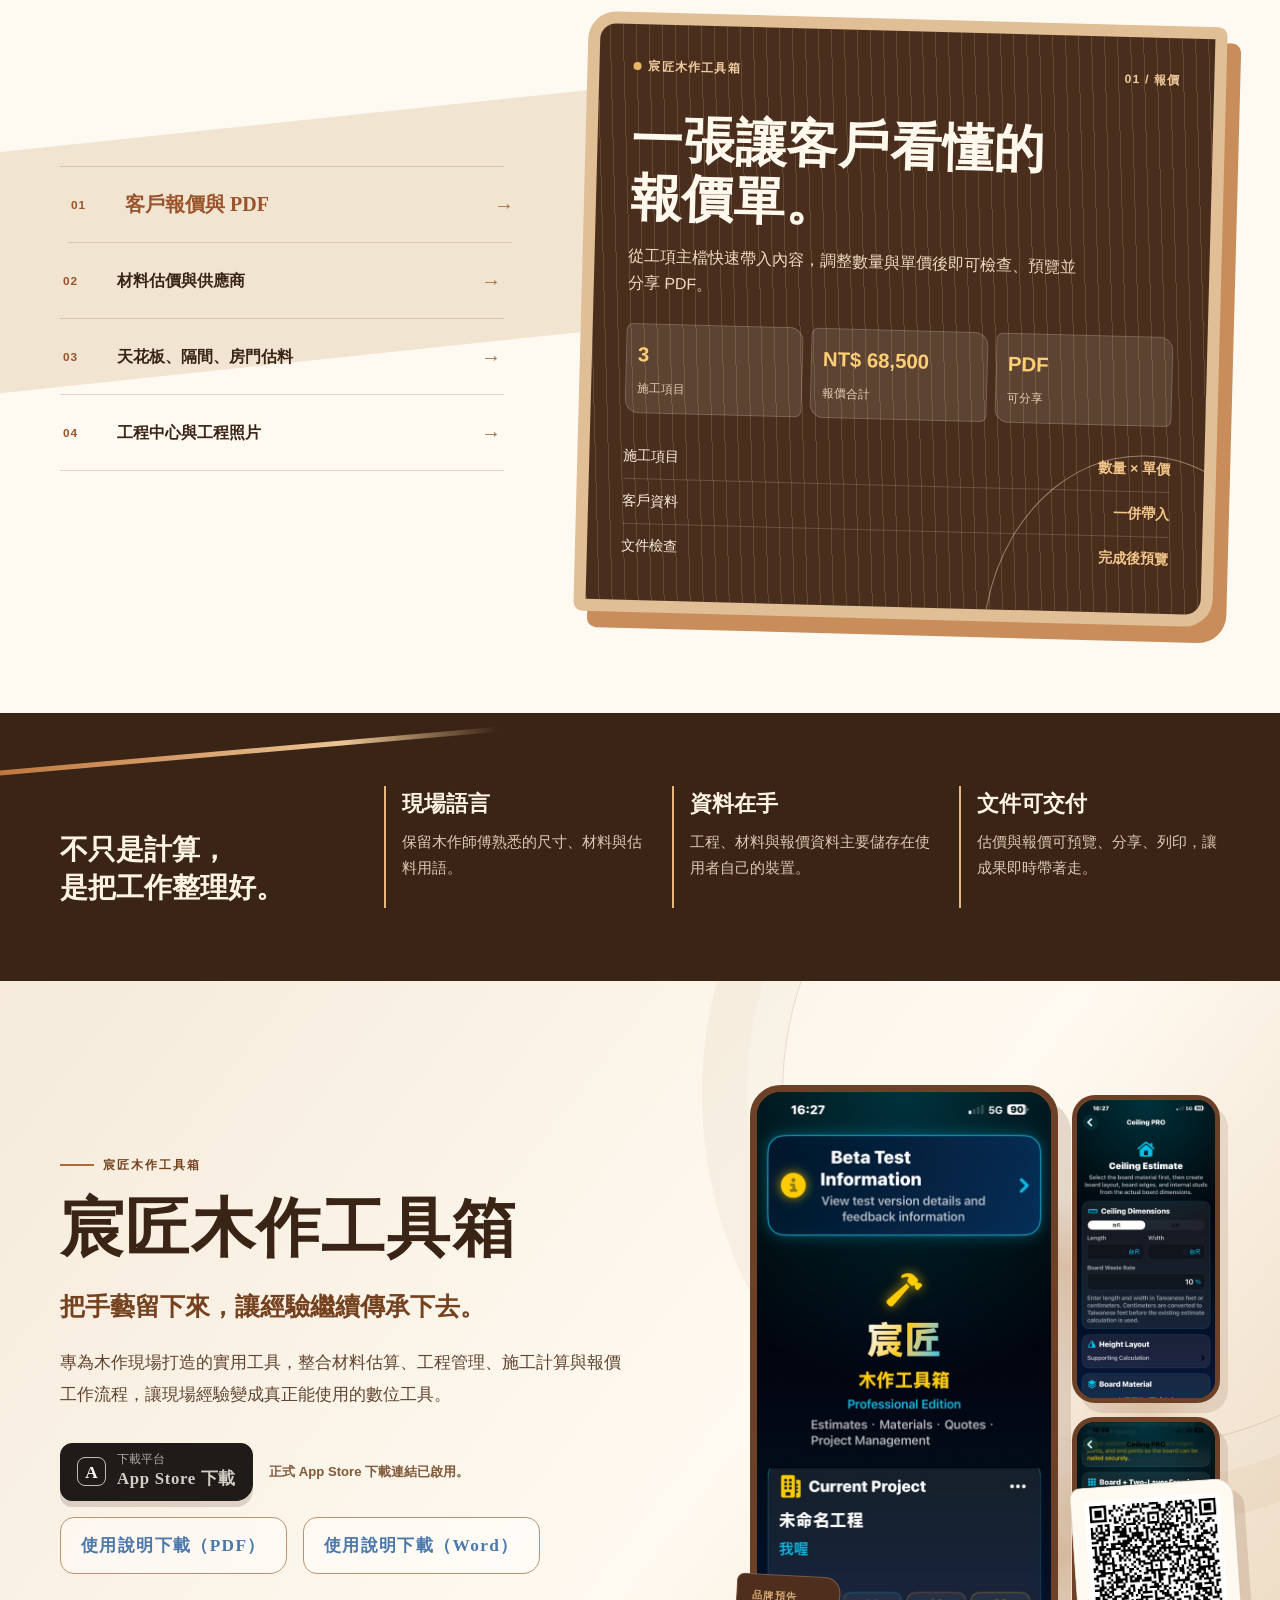
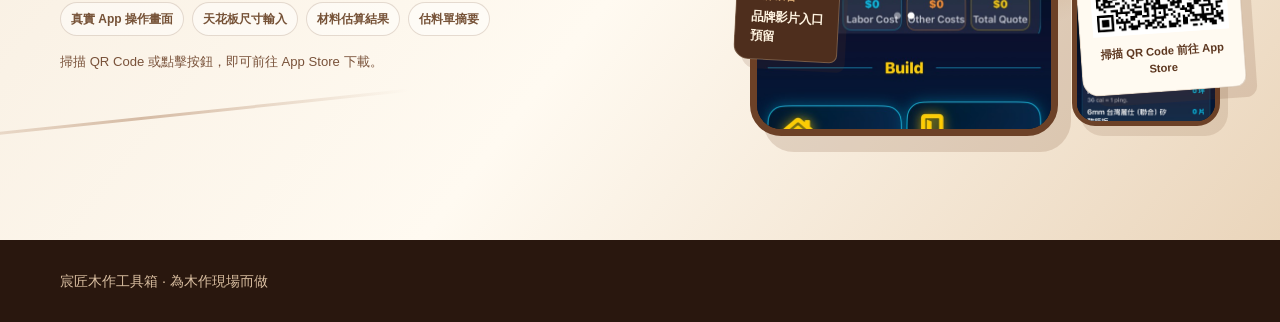
==== commit d893580a: "feat: separate bilingual app promotion assets" ====
--- a/index.html
+++ b/index.html
@@ -321,7 +321,7 @@
     <section class="app-promo" id="app-download" aria-labelledby="app-promo-title">
       <div class="shell app-promo-grid">
         <div class="app-promo-copy">
-          <p class="app-promo-eyebrow">CHENJIANG WOODWORKING TOOLBOX</p>
+          <p class="app-promo-eyebrow">宸匠木作工具箱</p>
           <h2 id="app-promo-title">宸匠木作工具箱</h2>
           <p class="app-promo-subtitle">把手藝留下來，讓經驗繼續傳承下去。</p>
           <p class="app-promo-description">專為木作現場打造的實用工具，整合材料估算、工程管理、施工計算與報價工作流程，讓現場經驗變成真正能使用的數位工具。</p>
@@ -330,7 +330,8 @@
               <span><span>上架平台</span><strong>現已於 App Store 推出</strong></span>
             </span>
             <p class="app-promo-status" id="app-promo-status">App 已正式上架；公開下載連結核對完成後，此處將直接連往 App Store。</p>
-            <a class="text-link app-guide-button" href="assets/app/chenjiang-woodworking-toolbox-user-guide-v1.0.pdf" target="_blank" rel="noopener noreferrer">使用說明下載</a>
+            <a class="text-link app-guide-button" href="assets/app/chenjiang-woodworking-toolbox-user-guide-v1.0.pdf" target="_blank" rel="noopener noreferrer">使用說明下載（PDF）</a>
+            <a class="text-link app-guide-button" href="assets/app/chenjiang-woodworking-toolbox-user-guide-v1.0.docx" target="_blank" rel="noopener noreferrer">使用說明下載（Word）</a>
           </div>
           <ul class="app-promo-reserve" aria-label="App 功能重點">
             <li>真實 App 操作畫面</li>
@@ -354,7 +355,7 @@
             <div class="app-qr-placeholder"><span>App Store<br>QR Code</span></div>
             <p id="app-promo-qr-label">正式下載 QR Code<br>公開連結核對後啟用</p>
           </div>
-          <div class="app-teaser-reserve" aria-label="未來品牌影片入口預留"><small>BRAND TEASER</small>品牌影片入口<br>預留</div>
+          <div class="app-teaser-reserve" aria-label="未來品牌影片入口預留"><small>品牌預告</small>品牌影片入口<br>預留</div>
         </div>
       </div>
     </section>
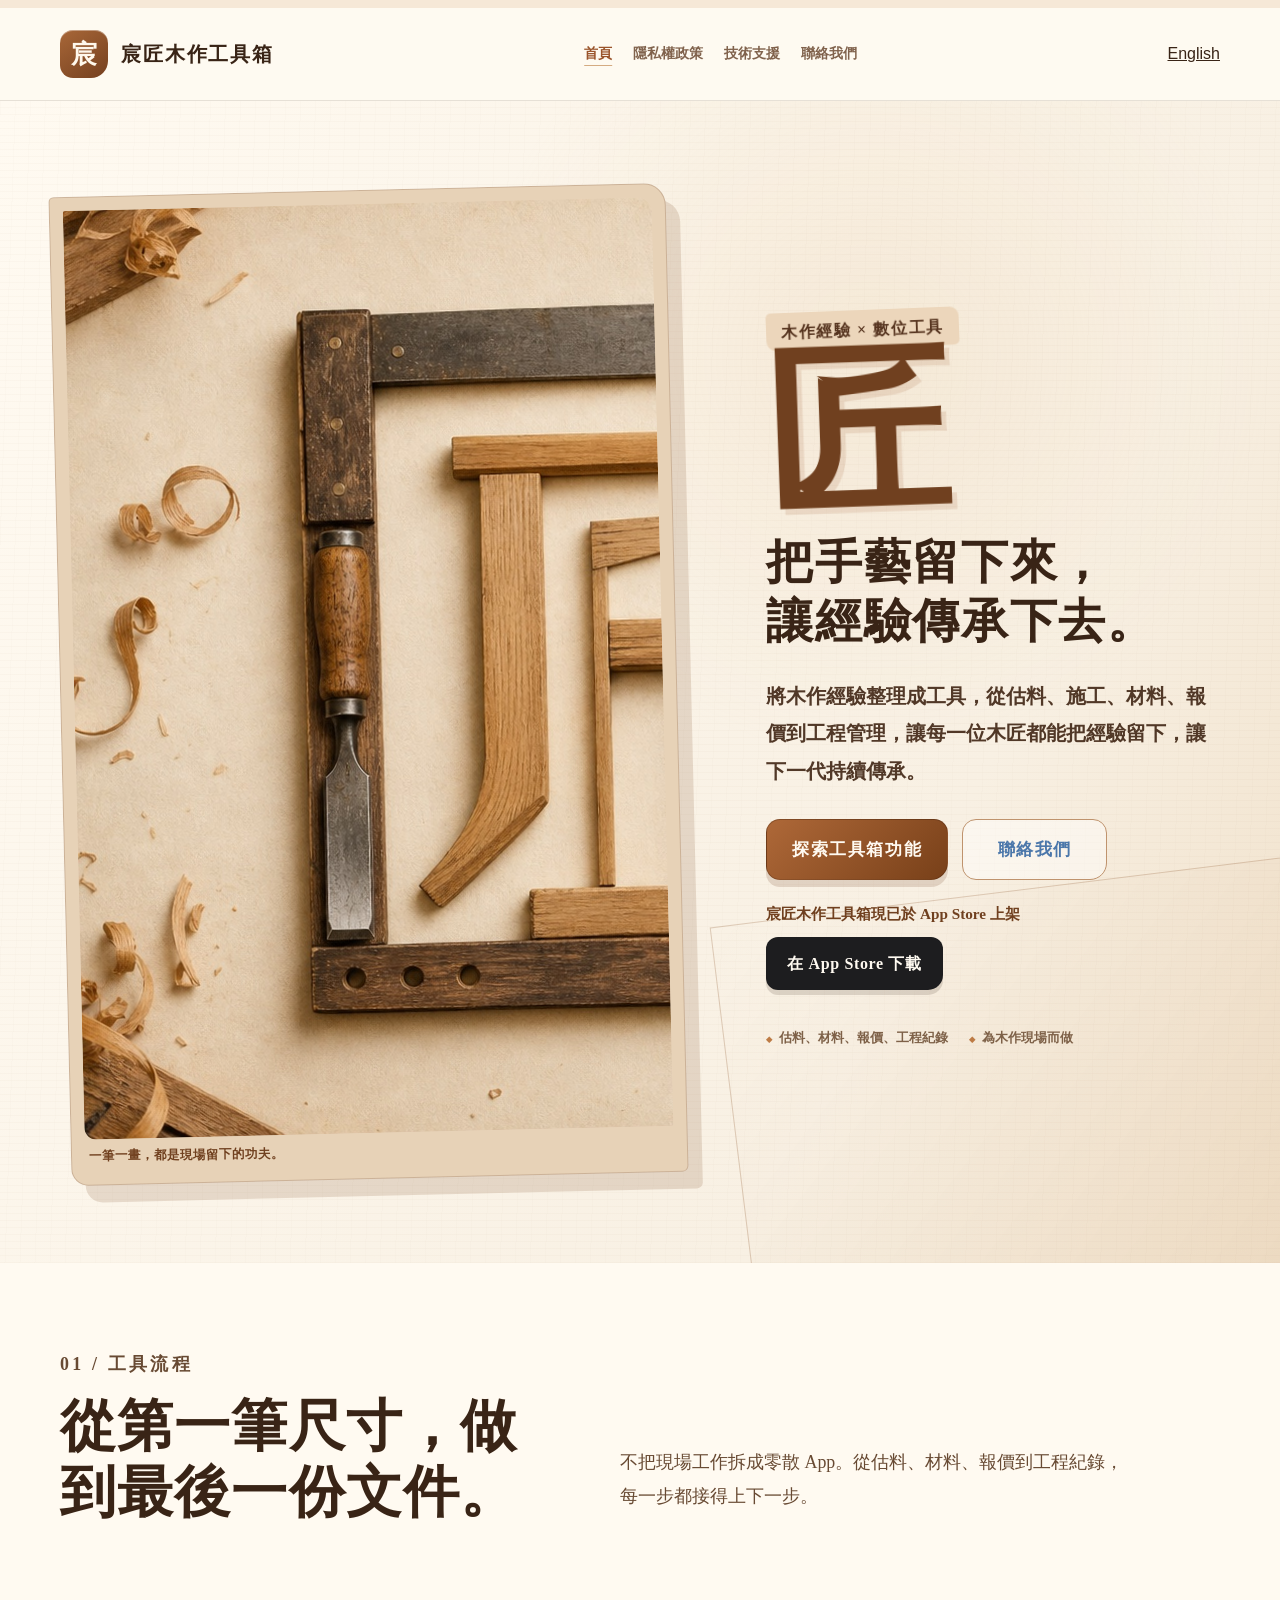
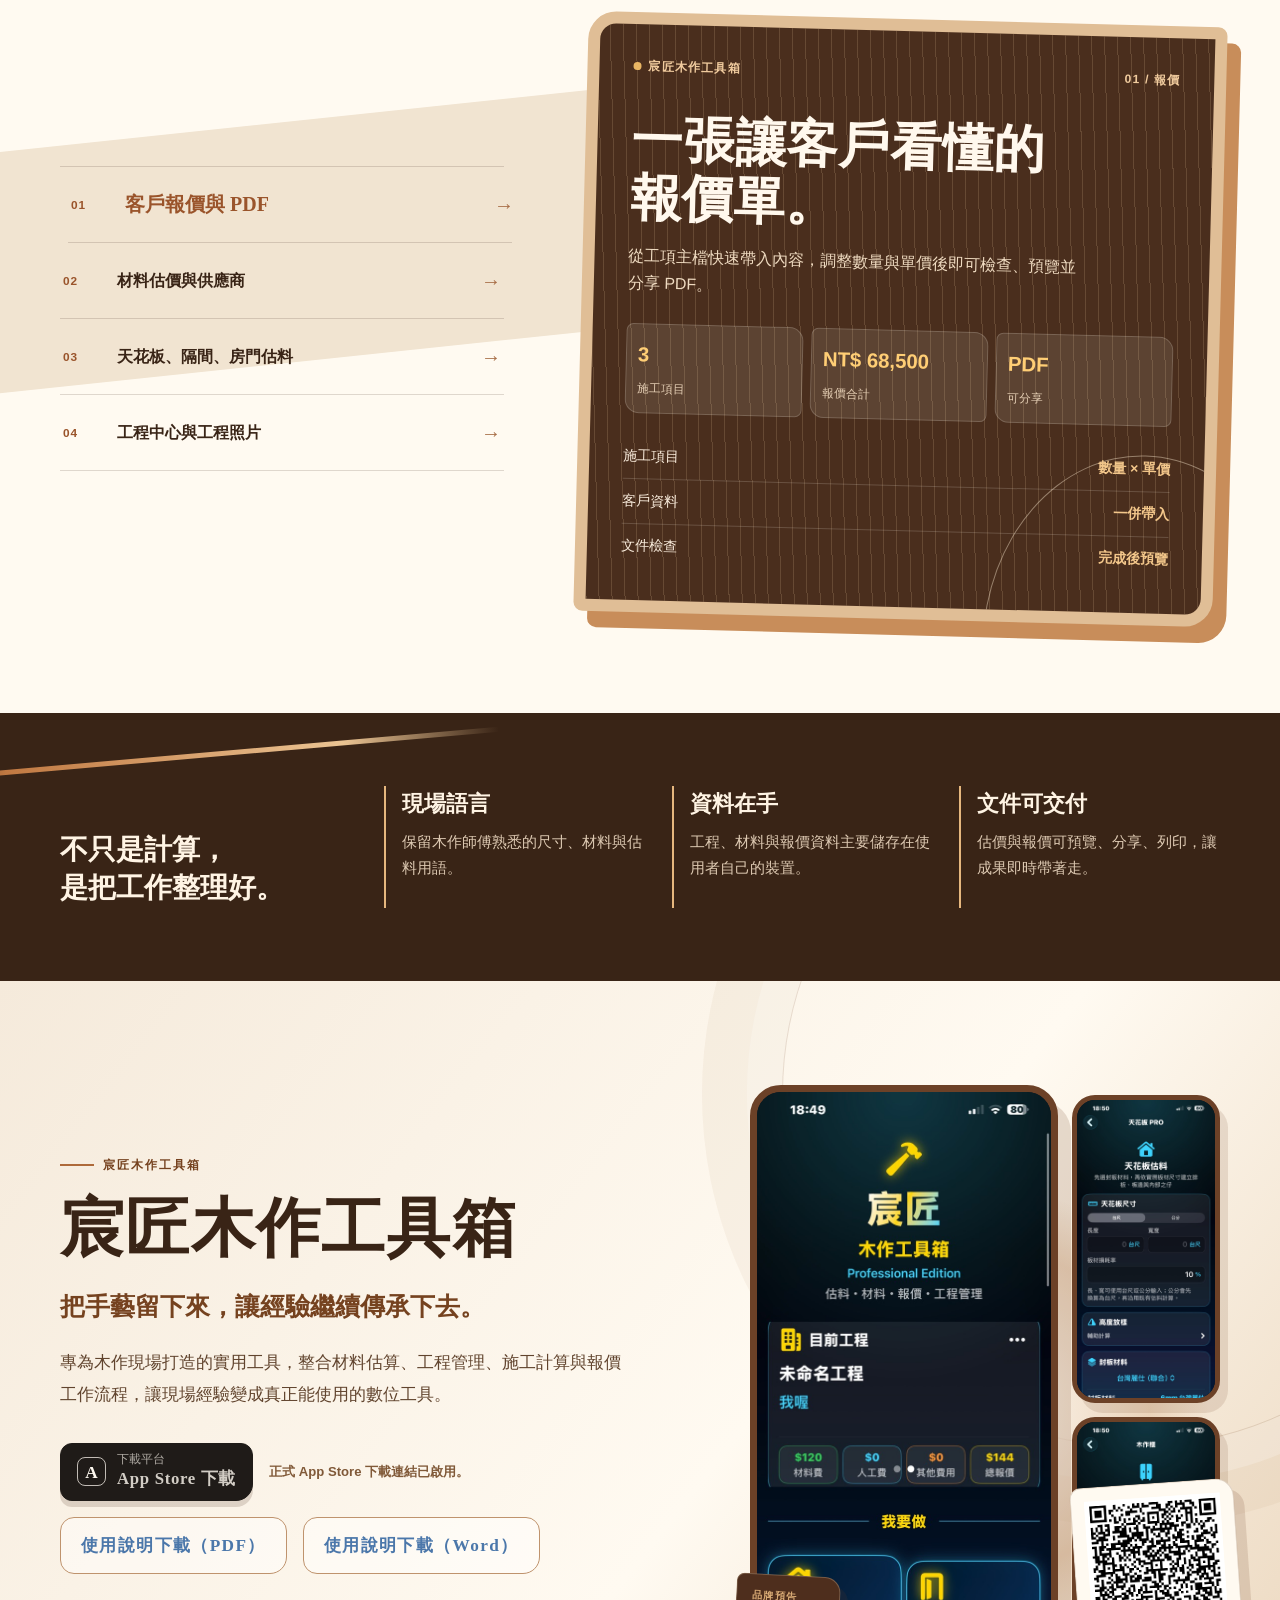
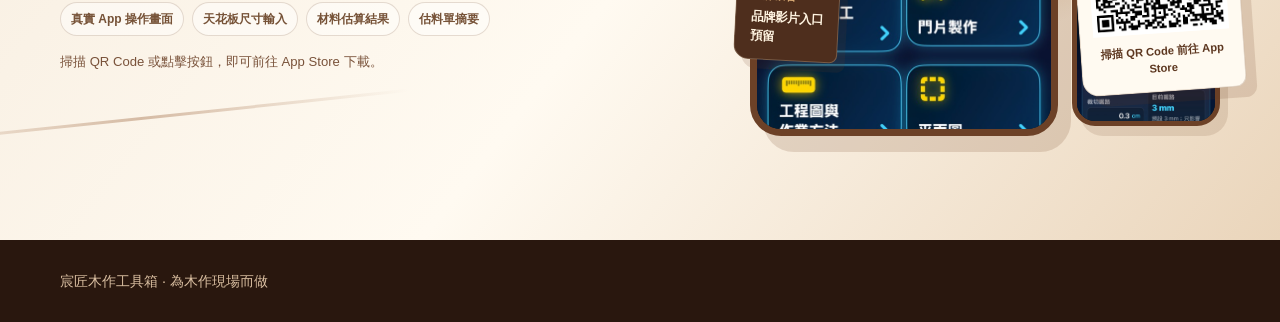
==== commit d3fae179: "fix: refresh Chinese app screenshots on mobile" ====
--- a/index.html
+++ b/index.html
@@ -344,10 +344,10 @@
         <div class="app-promo-visual" aria-label="宸匠木作工具箱真實 App 畫面與下載資訊">
           <div class="app-promo-halo" aria-hidden="true"></div>
           <div class="app-release-gallery" aria-label="App 首頁、尺寸輸入與估料單畫面">
-            <img src="assets/app/chenjiang-app-home.jpg" alt="宸匠木作工具箱 App 首頁" width="591" height="1280" loading="lazy" decoding="async">
+            <img src="assets/app/chenjiang-app-home.jpg?v=zh-20260820-1" alt="宸匠木作工具箱 App 首頁" width="591" height="1280" loading="lazy" decoding="async">
             <div class="app-release-gallery__secondary">
-              <img src="assets/app/chenjiang-app-estimate-input.jpg" alt="天花板估料尺寸輸入畫面" width="591" height="1280" loading="lazy" decoding="async">
-              <img src="assets/app/chenjiang-app-estimate-summary.jpg" alt="天花板估料單摘要畫面" width="591" height="1280" loading="lazy" decoding="async">
+              <img src="assets/app/chenjiang-app-estimate-input.jpg?v=zh-20260820-1" alt="天花板估料尺寸輸入畫面" width="591" height="1280" loading="lazy" decoding="async">
+              <img src="assets/app/chenjiang-app-estimate-summary.jpg?v=zh-20260820-1" alt="木作櫃估料畫面" width="591" height="1280" loading="lazy" decoding="async">
             </div>
           </div>
           <div class="app-qr-card" id="app-promo-qr" data-ready="false">
